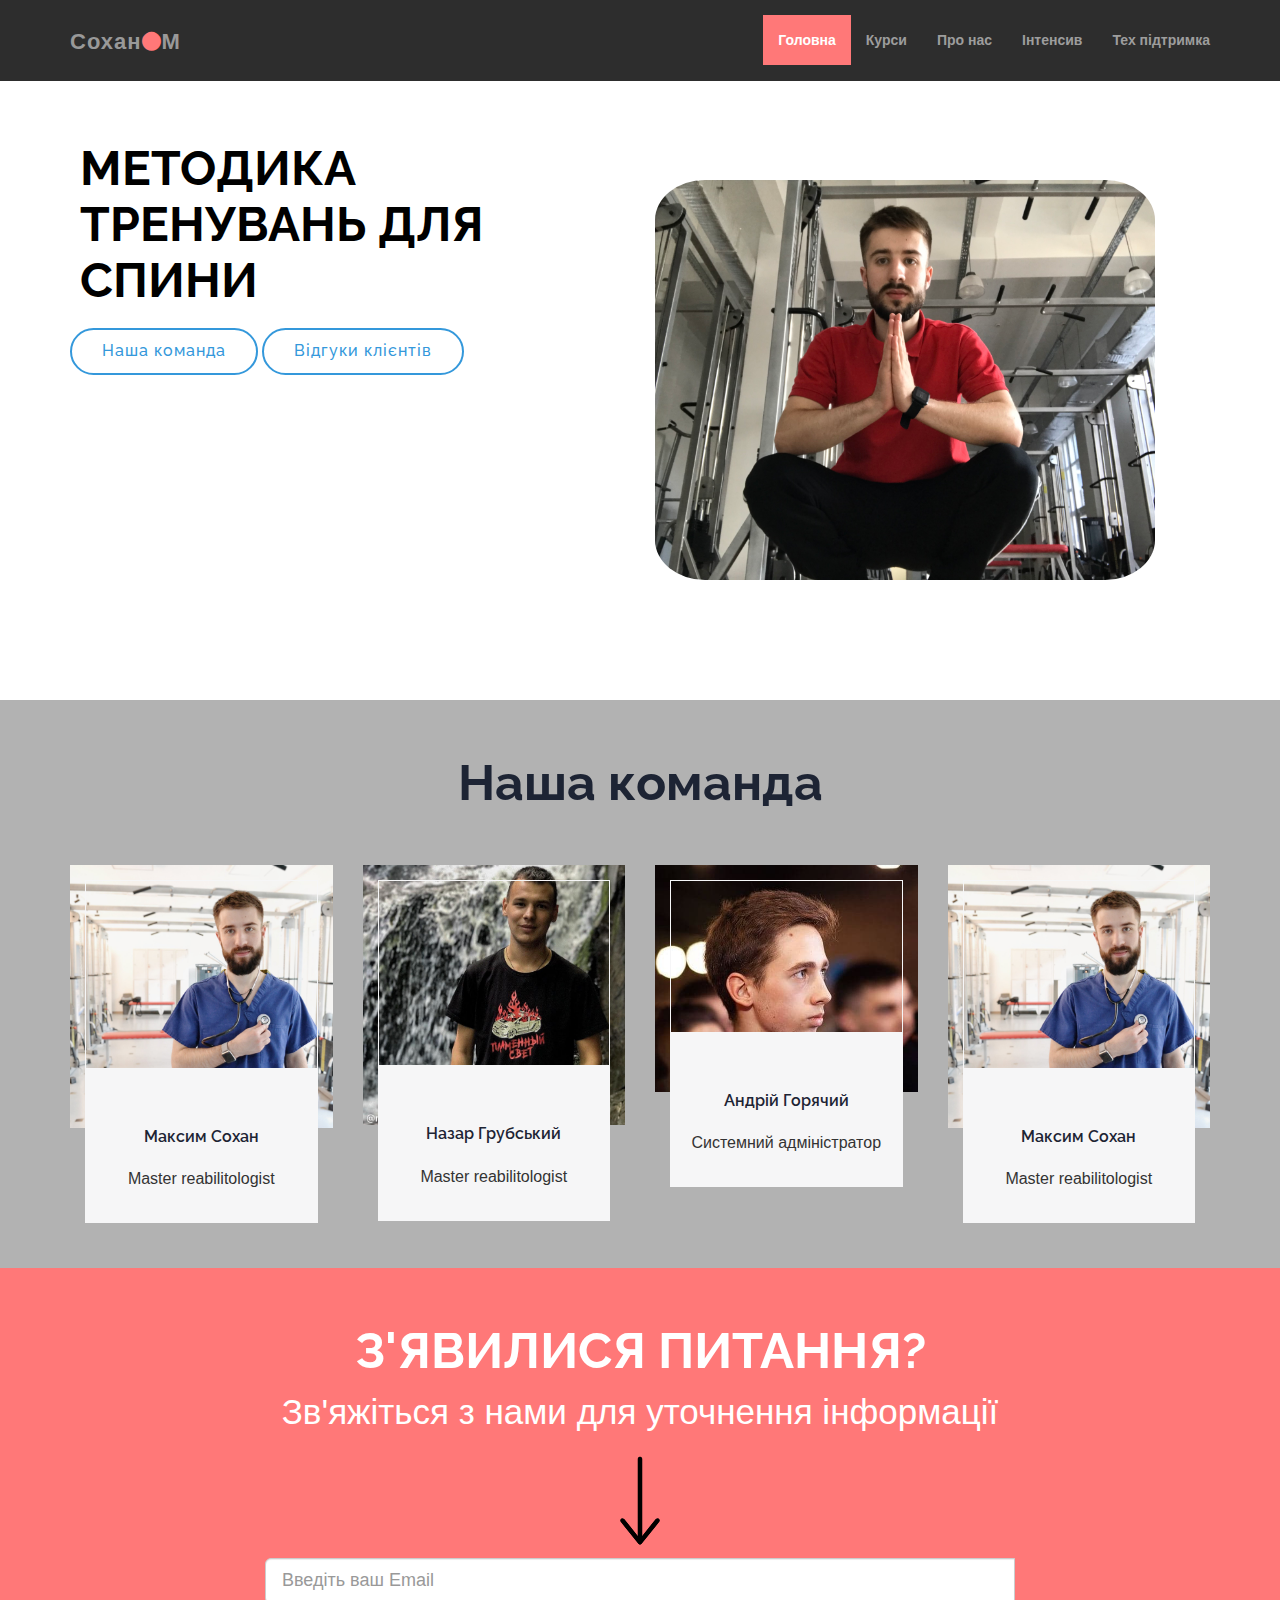
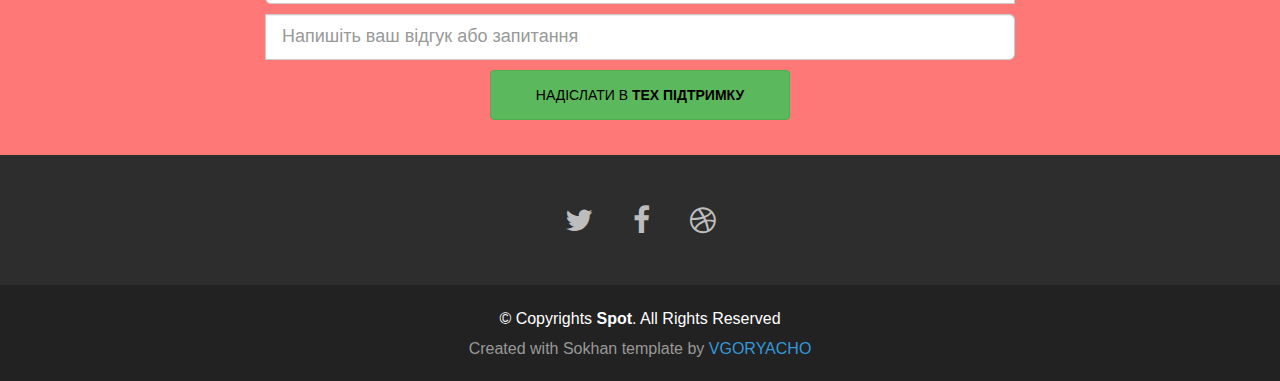
==== about.html @ d64e409d "new team" ====
<!DOCTYPE html>
<html lang="en">
<head>
  <meta charset="utf-8">
  <title>Про нас</title>
  <meta content="width=device-width, initial-scale=1.0" name="viewport">
  <meta content="" name="keywords">
  <meta content="" name="description">

  <!-- Favicons -->
  <link href="img/favicon.png" rel="icon">
  <link href="img/apple-touch-icon.png" rel="apple-touch-icon">

  <!-- Google Fonts -->
  <link href="https://fonts.googleapis.com/css?family=Lato:300,400,700,900|Raleway:400,300,700,900" rel="stylesheet">

  <!-- Bootstrap CSS File -->
  <link href="lib/bootstrap/css/bootstrap.min.css" rel="stylesheet">

  <!-- Libraries CSS Files -->
  <link href="lib/font-awesome/css/font-awesome.min.css" rel="stylesheet">

  <!-- Main Stylesheet File -->
  <link href="css/style.css" rel="stylesheet">
  <link rel="stylesheet" href="css/about.css">
  <link rel="stylesheet" href="css/services.css">

</head>

<body>
  <!-- PRELOADER -->
  <div class="preloader" id="preloader">
    <div class="cssload-thecube">
      <div class="cssload-cube cssload-c1"></div>
      <div class="cssload-cube cssload-c2"></div>
      <div class="cssload-cube cssload-c4"></div>
      <div class="cssload-cube cssload-c3"></div>
    </div>
  </div>
  <!-- /PRELOADER -->

  <!-- Fixed navbar -->
  <div class="navbar navbar-inverse navbar-fixed-top">
    <div class="container">
      <div class="navbar-header">
        <button type="button" class="navbar-toggle" data-toggle="collapse" data-target=".navbar-collapse">
            <span class="icon-bar"></span>
            <span class="icon-bar"></span>
            <span class="icon-bar"></span>
          </button>
          <a class="navbar-brand" href="index.html">Сохан<i class="fa fa-circle"></i>М</a>
      </div>
      <div class="navbar-collapse collapse">
        <ul class="nav navbar-nav navbar-right">
          <li class="active"><a href="index.html">Головна</a></li>
          <li><a href="services.html">Курси</a></li>
          <li><a href="about.html">Про нас</a></li>
          <li><a href="#">Інтенсив</a></li>
          <li><a href="#r">Тех підтримка</a></li>
          <!-- <li><a data-toggle="modal" data-target="#myModal" href="#myModal"><i class="fa fa-envelope-o"></i></a></li> -->
        </ul>
      </div>
      <!--/.nav-collapse -->
    </div>
  </div>

 <!-- ======= Hero Section ======= -->
 <section id="hero" class="d-flex align-items-center">

  <div class="container">
    <div class="row">
      <div class="col-lg-6 pt-5 pt-lg-0 order-2 order-lg-1 d-flex flex-column justify-content-center">
        <h1 data-aos="fade-up " > МЕТОДИКА ТРЕНУВАНЬ ДЛЯ СПИНИ</h1>
        <div class="btns" data-aos="fade-up" data-aos-delay="800">
          <a href="#team" class="btn-get-started scrollto">Наша команда</a>
           <a href="#about" class="btn-get-started scrollto">Відгуки клієнтів</a>
        </div>
      </div>
      <div class="col-lg-6 order-1 order-lg-2 hero-img" data-aos="fade-left" data-aos-delay="200">
        <img src="img/me2.JPG" class="img-fluid animated" alt="me">
      </div>
    </div>
  </div>

</section><!-- End Hero -->


  <!-- Team Start -->
  <div id = "team" class="team">
    <div class="container">
        <div class="section-header text-center">
        
            <h2>Наша команда</h2>
        </div>
        <div class="row team-row">
            <div class="col-lg-3 col-md-6">
                <div class="team-item">
                    <div class="team-img">
                        <img src="img/me.JPG" alt="Team Image">
                    </div>
                    <div class="team-text">
                        <h2>Максим Сохан</h2>
                        <p>Master reabilitologist</p>
                    </div>
                </div>
            </div>
            <div class="col-lg-3 col-md-6">
                <div class="team-item">
                    <div class="team-img">
                        <img src="img/nazar.PNG" alt="Team Image">
                    </div>
                    <div class="team-text">
                        <h2>Назар Грубський</h2>
                        <p>Master reabilitologist<p>
                    </div>
                </div>
            </div>
            <div class="col-lg-3 col-md-6">
                <div class="team-item">
                    <div class="team-img">
                        <img src="img/andrew.JPG" alt="Team Image">
                    </div>
                    <div class="team-text">
                        <h2>Андрій Горячий</h2>
                        <p>Системний адміністратор</p>
                    </div>
                </div>
            </div>
            <div class="col-lg-3 col-md-6">
                <div class="team-item">
                    <div class="team-img">
                        <img src="img/me.JPG" alt="Team Image">
                    </div>
                    <div class="team-text">
                        <h2>Максим Сохан</h2>
                        <p>Master reabilitologist</p>
                    </div>
                </div>
            </div>
        </div>
    </div>
  </div>
 <!-- Team End -->

 <div id="r">
  <div class="container">
    <div class="row centered">
      <div class="col-lg-8 col-lg-offset-2">
        <h4>З'ЯВИЛИСЯ ПИТАННЯ?</h4>
        <p>Зв'яжіться з нами для уточнення інформації</p>
        <svg class="t580__arrow-icon_mobile" style="fill:#000000;" xmlns="http://www.w3.org/2000/svg"
          viewBox="0 0 35 70">
          <path
            d="M30.6 47.5c-.6-.5-1.6-.4-2.1.2L19 59.6V5.5c0-.8-.7-1.5-1.5-1.5S16 4.7 16 5.5v54.1L6.5 47.7c-.6-.6-1.5-.7-2.1-.2-.7.5-.8 1.5-.3 2.1l12.2 15.2c.3.4.7.6 1.2.6s.9-.2 1.2-.6l12.2-15.2c.5-.6.4-1.6-.3-2.1z">
          </path>
          <path
            d="M30.6 47.5c-.6-.5-1.6-.4-2.1.2L19 59.6V5.5c0-.8-.7-1.5-1.5-1.5S16 4.7 16 5.5v54.1L6.5 47.7c-.6-.6-1.5-.7-2.1-.2-.7.5-.8 1.5-.3 2.1l12.2 15.2c.3.4.7.6 1.2.6s.9-.2 1.2-.6l12.2-15.2c.5-.6.4-1.6-.3-2.1z">
          </path>
        </svg>
        
        <div class="input input-group input-group-lg">
          <input type="email" id='addEmail' type="text" class="form-control" placeholder="Введіть ваш Email">
          <input id='addMessage' type="text" class="form-control" aria-label="Sizing example input" aria-describedby="inputGroup-sizing-lg" placeholder="Напишіть ваш відгук або запитання">
        </div>
        <button type = 'submit' id='sendMessage' class="btn btn-success">НАДІСЛАТИ В <strong>ТЕХ ПІДТРИМКУ</strong></button>
        
      </div>
    </div>

  </div>

</div>

  <!-- FOOTER -->
  <div id="f">
    <div class="container">
      <div class="row centered">
        <a href="#"><i class="fa fa-twitter"></i></a><a href="#"><i class="fa fa-facebook"></i></a><a href="#"><i class="fa fa-dribbble"></i></a>

      </div>
      <!-- row -->
    </div>
    <!-- container -->
  </div>
  <!-- Footer -->


  <!-- MODAL FOR CONTACT -->
  <!-- Modal -->
  <!-- <div class="modal fade" id="myModal" tabindex="-1" role="dialog" aria-labelledby="myModalLabel" aria-hidden="true">
    <div class="modal-dialog">
      <div class="modal-content">
        <div class="modal-header">
          <button type="button" class="close" data-dismiss="modal" aria-hidden="true">&times;</button>
          <h4 class="modal-title" id="myModalLabel">contact us</h4>
        </div>
        <div class="modal-body">
          <div class="row centered">
            <p>We are available 24/7, so don't hesitate to contact us.</p>
            <p>
              Somestreet Ave, 987<br/> London, UK.<br/> +44 8948-4343<br/> contact@example.com
            </p>

            <form class="contact-form php-mail-form" role="form" action="contactform/contactform.php" method="POST">

              <div class="form-group">
                <label for="contact-name">Your Name</label>
                <input type="name" name="name" class="form-control" id="contact-name" placeholder="Your Name" data-rule="minlen:4" data-msg="Please enter at least 4 chars" >
                <div class="validate"></div>
              </div>
              <div class="form-group">
                <label for="contact-email">Your Email</label>
                <input type="email" name="email" class="form-control" id="contact-email" placeholder="Your Email" data-rule="email" data-msg="Please enter a valid email">
                <div class="validate"></div>
              </div>
              <div class="form-group">
                <label for="contact-subject">Subject</label>
                <input type="text" name="subject" class="form-control" id="contact-subject" placeholder="Subject" data-rule="minlen:4" data-msg="Please enter at least 8 chars of subject">
                <div class="validate"></div>
              </div>

              <div class="form-group">
                <label for="contact-message">Your Message</label>
                <textarea class="form-control" name="message" id="contact-message" placeholder="Your Message" rows="5" data-rule="required" data-msg="Please write something for us"></textarea>
                <div class="validate"></div>
              </div>

              <div class="loading"></div>
              <div class="error-message"></div>
              <div class="sent-message">Your message has been sent. Thank you!</div>

              <div class="form-send">
                <button type="submit" class="btn btn-large">Send Message</button>
              </div>

            </form> -->
          </div>
        </div>
      </div>
      <!-- /.modal-content -->
    </div>
    <!-- /.modal-dialog -->
  </div>
  <!-- /.modal -->

  <div id="copyrights">
    <div class="container">
      <p>
        &copy; Copyrights <strong>Spot</strong>. All Rights Reserved
      </p>
      <div class="credits">
        Created with Sokhan template by <a href="https://www.instagram.com/vgoryacho/">VGORYACHO</a>
      </div>
    </div>
  </div>

  <!-- JavaScript Libraries -->
  <script src="lib/jquery/jquery.min.js"></script>
  <script src="lib/bootstrap/js/bootstrap.min.js"></script>
  <script src="lib/php-mail-form/validate.js"></script>
  <script src="lib/chart/chart.js"></script>

  <!-- Template Main Javascript File -->
  <script src="js/main.js"></script>
  <script src="js/sendInstagram.js"></script>

</body>
</html>
---- css/style.css ----
/* *{
  padding: 0;
  margin: 0;
  box-sizing: border-box;
} */

body {
  background-color: #f2f2f2;
  font-family: "Lato";
  font-weight: 300;
  font-size: 16px;
  color: #555;
  -webkit-font-smoothing: antialiased;
  -webkit-overflow-scrolling: touch;
  margin-top: 70px;
  overflow-x:hidden;  /*для горизонтального*/
  scroll-behavior: smooth

}

/* Titles */

h1, h2, h3, h4, h5, h6 {
  font-family: "Raleway";
  font-weight: 300;
  color: #333;
  padding: 10px;
}

#r .input{
  display: block;
  margin: 0 auto;
 
}

#r .input input{
  margin-bottom: 10px;
}

/* Paragraph & Typographic */

p {
  line-height: 28px;
  margin-bottom: 25px;
}

/* Preloader */

.preloader{
  position: fixed;
  height: 100%;
  width: 100%;
  align-items: center;
  display: flex;
  justify-content: center;
  z-index: 234;
}

.cssload-thecube {
	width: 62px;
	height: 62px;
	margin: 0 auto;
	margin-top: 41px;
	position: relative;
	transform: rotateZ(45deg);
		-o-transform: rotateZ(45deg);
		-ms-transform: rotateZ(45deg);
		-webkit-transform: rotateZ(45deg);
		-moz-transform: rotateZ(45deg);
}
.cssload-thecube .cssload-cube {
	position: relative;
	transform: rotateZ(45deg);
		-o-transform: rotateZ(45deg);
		-ms-transform: rotateZ(45deg);
		-webkit-transform: rotateZ(45deg);
		-moz-transform: rotateZ(45deg);
}
.cssload-thecube .cssload-cube {
	float: left;
	width: 50%;
	height: 50%;
	position: relative;
	transform: scale(1.1);
		-o-transform: scale(1.1);
		-ms-transform: scale(1.1);
		-webkit-transform: scale(1.1);
		-moz-transform: scale(1.1);
}
.cssload-thecube .cssload-cube:before {
	content: "";
	position: absolute;
	top: 0;
	left: 0;
	width: 100%;
	height: 100%;
	background-color: rgb(43,160,199);
	animation: cssload-fold-thecube 1.56s infinite linear both;
		-o-animation: cssload-fold-thecube 1.56s infinite linear both;
		-ms-animation: cssload-fold-thecube 1.56s infinite linear both;
		-webkit-animation: cssload-fold-thecube 1.56s infinite linear both;
		-moz-animation: cssload-fold-thecube 1.56s infinite linear both;
	transform-origin: 100% 100%;
		-o-transform-origin: 100% 100%;
		-ms-transform-origin: 100% 100%;
		-webkit-transform-origin: 100% 100%;
		-moz-transform-origin: 100% 100%;
}
.cssload-thecube .cssload-c2 {
	transform: scale(1.1) rotateZ(90deg);
		-o-transform: scale(1.1) rotateZ(90deg);
		-ms-transform: scale(1.1) rotateZ(90deg);
		-webkit-transform: scale(1.1) rotateZ(90deg);
		-moz-transform: scale(1.1) rotateZ(90deg);
}
.cssload-thecube .cssload-c3 {
	transform: scale(1.1) rotateZ(180deg);
		-o-transform: scale(1.1) rotateZ(180deg);
		-ms-transform: scale(1.1) rotateZ(180deg);
		-webkit-transform: scale(1.1) rotateZ(180deg);
		-moz-transform: scale(1.1) rotateZ(180deg);
}
.cssload-thecube .cssload-c4 {
	transform: scale(1.1) rotateZ(270deg);
		-o-transform: scale(1.1) rotateZ(270deg);
		-ms-transform: scale(1.1) rotateZ(270deg);
		-webkit-transform: scale(1.1) rotateZ(270deg);
		-moz-transform: scale(1.1) rotateZ(270deg);
}
.cssload-thecube .cssload-c2:before {
	animation-delay: 0.195s;
		-o-animation-delay: 0.195s;
		-ms-animation-delay: 0.195s;
		-webkit-animation-delay: 0.195s;
		-moz-animation-delay: 0.195s;
}
.cssload-thecube .cssload-c3:before {
	animation-delay: 0.39s;
		-o-animation-delay: 0.39s;
		-ms-animation-delay: 0.39s;
		-webkit-animation-delay: 0.39s;
		-moz-animation-delay: 0.39s;
}
.cssload-thecube .cssload-c4:before {
	animation-delay: 0.585s;
		-o-animation-delay: 0.585s;
		-ms-animation-delay: 0.585s;
		-webkit-animation-delay: 0.585s;
		-moz-animation-delay: 0.585s;
}



@keyframes cssload-fold-thecube {
	0%, 10% {
		transform: perspective(115px) rotateX(-180deg);
		opacity: 0;
	}
	25%,
				75% {
		transform: perspective(115px) rotateX(0deg);
		opacity: 1;
	}
	90%,
				100% {
		transform: perspective(115px) rotateY(180deg);
		opacity: 0;
	}
}

@-o-keyframes cssload-fold-thecube {
	0%, 10% {
		-o-transform: perspective(115px) rotateX(-180deg);
		opacity: 0;
	}
	25%,
				75% {
		-o-transform: perspective(115px) rotateX(0deg);
		opacity: 1;
	}
	90%,
				100% {
		-o-transform: perspective(115px) rotateY(180deg);
		opacity: 0;
	}
}

@-ms-keyframes cssload-fold-thecube {
	0%, 10% {
		-ms-transform: perspective(115px) rotateX(-180deg);
		opacity: 0;
	}
	25%,
				75% {
		-ms-transform: perspective(115px) rotateX(0deg);
		opacity: 1;
	}
	90%,
				100% {
		-ms-transform: perspective(115px) rotateY(180deg);
		opacity: 0;
	}
}

@-webkit-keyframes cssload-fold-thecube {
	0%, 10% {
		-webkit-transform: perspective(115px) rotateX(-180deg);
		opacity: 0;
	}
	25%,
				75% {
		-webkit-transform: perspective(115px) rotateX(0deg);
		opacity: 1;
	}
	90%,
				100% {
		-webkit-transform: perspective(115px) rotateY(180deg);
		opacity: 0;
	}
}

@-moz-keyframes cssload-fold-thecube {
	0%, 10% {
		-moz-transform: perspective(115px) rotateX(-180deg);
		opacity: 0;
	}
	25%,
				75% {
		-moz-transform: perspective(115px) rotateX(0deg);
		opacity: 1;
	}
	90%,
				100% {
		-moz-transform: perspective(115px) rotateY(180deg);
		opacity: 0;
	}
}

/*---------------------*/

.centered {
  text-align: center;
}

.title-courses{
  text-align: center;
  font-weight: bold;
  margin-top: 100px;
}

/* Links */

a {
  color: #f85c37;
  word-wrap: break-word;
  transition: color 0.1s ease-in, background 0.1s ease-in;
}

a:hover, a:focus {
  color: #7b7b7b;
  text-decoration: none;
  outline: 0;
}

a:before, a:after {
  transition: color 0.1s ease-in, background 0.1s ease-in;
}

hr {
  display: block;
  height: 1px;
  border: 0;
  border-top: 1px solid #ccc;
  margin: 1em 0;
  padding: 0;
}

.navbar {
  font-weight: 800;
  font-size: 14px;
  padding-top: 15px;
  padding-bottom: 15px;
}

.navbar-inverse {
  background: #2d2d2d;
  border-color: #2d2d2d;
}

.navbar-inverse .navbar-nav>.active>a {
  background: #ff7878
}

.navbar-inverse .navbar-brand {
  color: #999999;
  font-weight: bolder;
  font-size: 22px;
  letter-spacing: 1px;
}

.navbar-inverse .navbar-brand i {
  color: #ff7878;
  font-size: 22px;
  letter-spacing: 1px;
}

/*TILT*/

.tilt {
  -webkit-transition: all 0.5s ease;
  -moz-transition: all 0.5s ease;
  -o-transition: all 0.5s ease;
  -ms-transition: all 0.5s ease;
  transition: all 0.5s ease;
}

.tilt:hover {
  -webkit-transform: rotate(-10deg);
  -moz-transform: rotate(-10deg);
  -o-transform: rotate(-10deg);
  -ms-transform: rotate(-10deg);
  transform: rotate(-10deg);
}

/* ==========================================================================
   Wrap Sections
   ========================================================================== */

#headerwrap {
  background: url(../img/background.JPG) no-repeat center top;
  margin-top: -10px;
  padding-top: 20px;
  text-align: center;
  background-attachment: relative;
  background-position: center center;
  min-height: 100vh;
  width: 100vw;
  -webkit-background-size: 100%;
  -moz-background-size: 100%;
  -o-background-size: 100%;
  background-size: 100%;
  -webkit-background-size: cover;
  -moz-background-size: cover;
  -o-background-size: cover;
  background-size: cover;

}



#headerwrap h1 {
  margin-top: 100px;
  color: rgb(14, 14, 14);
  font-size: 50px;
  font-weight: bold;
  letter-spacing: 3px;
  background-color: #fff;
  margin-top: 280px;
  border: 1px solid black;
  border-radius: 10%;
}

#headerwrap h2 {
  color: rgb(255, 255, 255);
  font-size: 20px;
  font-weight: 500;
  letter-spacing: 2px;
  text-transform: uppercase;
  background-color: #000;
  border: 1px solid white;
}

#headerwrap .btn{
  margin-top: 150px;
  margin-bottom: 20px;
  width: 200px;
  height: 50px;
  font-weight: bold;
}

@media (max-width: 768px ) {
  #headerwrap h1 {
    font-size: 50px;
  }

  #headerwrap h2 {
    font-size: 30px;
  }
}

/* Dark Grey Wrap */

#dg {
  background: #e0e0e0;
  padding-top: 70px;
  padding-bottom: 70px;
  text-align: center;
}

#dg h4 {
  font-weight: 700;
}

/* Light Grey */

#lg {
  background: #ebebeb;
  padding-top: 70px;
  padding-bottom: 70px;
  text-align: center;
}

#lg h4 {
  font-weight: 700;
}

/* Red Wrap */

#r {
  background: #ff7878;
  padding-top: 35px;
  padding-bottom: 35px;
}

#r h4 {
  color: white;
  font-weight: 700;
  text-transform: uppercase;
}

#r p {
  color: white;
}

#c h5,p{
  text-align: center;
}

#c h5{
  color: #000;
  font-size: 23px;
  font-weight: bold;
  text-transform: uppercase;
  border-bottom: 2px solid #000;
}


/* #c img{
  

  width: 300px;
  height: 300px;
 
} */

#c .card-mb{
  margin-bottom: 50px;
}

#c .btn{
  display: block;
  margin: 0 auto;
}

.w-title{
  text-align: center;
  font-size: 45px;
  font-weight: bold;
}

/* Blue Wrap */

#blue {
  background: #3498db;
  padding-top: 35px;
  padding-bottom: 35px;
 width: 100%;
}

#blue h4 {
  color: white;
  font-weight: 700;
}

#blue p {
  color: white;
}
/* #blue img{
  width: 300px;
  height: 300px;
  border-radius: 50%;
  margin: 30px;
} */



/* Footer Wrap */

#f {
  background: #2d2d2d;
  padding-top: 30px;
  padding-bottom: 30px;
}

#f i {
  color: #bdbdbd;
  font-size: 30px;
  padding: 20px;
}

#f i:hover {
  color: #ff7878;
}

/****** SECTIONS *****/

.w {
  padding-top: 35px;
}

.w h4 {
  font-weight: 700;
}
.about-title{
  font-weight: bold;
  font-size: 50px;
  margin-bottom: 30px;
}
#about{
  background: rgba(0, 0, 0, 0.3);
}

#about h4{
  font-size: 30px;
}

#about .about-p{
  font-size: 24px;
}

.about-text{
  font-weight: 600;
  font-size: 40px;
  margin-bottom: 130px;
  padding: 10px;
  border-top: 4px solid #000;
  border-bottom: 4px solid #000;
  line-height: 54px;
}

.w i {
  color: #ff7878;
  font-size: 30px;
}

.wb {
  padding-top: 35px;
  margin-bottom: 0px;


}

.wb h4 {
  font-weight: 700;
  text-transform: uppercase;
  font-size: 50px;
}

#pozbavim{
  background: rgba(0, 0, 0, 0.3);
}

#pozbavim .title h4{
  font-size: 50px;
  font-weight: bold;
}

#r .btn{
  width: 300px;
  height: 50px;
  display: block;
  margin: 0 auto;
  color: #000;
}

#r h4{
  font-size: 50px;
}

#r p {
  font-size: 35px;
}



.col-ex-1{
  /* border: 1px solid white; */
  padding: 15px 11px 10px 11px;
}
.col-ex-1 p{
  padding: 5px 0;
}
.col-ex-2{  
  /* border: 1px solid white; */
  padding: 0px 11px 10px 11px;
}
.col-ex-3{ 
   /* border: 1px solid white; */
   padding: 7px 11px 10px 11px;
  }
  .col-ex-3 h4{ 
    margin-top: 15px;
   }
   .col-ex-3 p{ 
    margin-top: 45px;
   }

.col-ex h4{
  font-size: 33px;
}
.col-ex p{
  font-size: 25px;
}

.desc {
  padding-top: 35px;
}

.desc h4 {
  font-weight: 700;
}

#c{
  margin-top: 150px;
}

#c h2{
  text-align: center;
  font-size: 50px;
  font-weight: bold;
}

.desc i {
  color: #ff7878;
  font-size: 12px;
  padding: 5px;
}

#c{
  display: flex;
}

/***** MODAL CONTACT *****/

.modal-content {
  border-radius: 0px;
}

.modal-header {
  background: #bdbdbd;
  color: white;
}

.modal-header h4 {
  font-weight: 700;
}

.modal-body {
  background: #f2f2f2;
  font-family: "Lato";
  font-weight: 300;
  font-size: 16px;
  color: #555;
}

.modal-footer {
  background: #f2f2f2;
  margin-top: 0px;
}

/* ==========================================================================
   Pricing Tables
   ========================================================================== */

.pricing-option {
  padding-bottom: 40px;
}

.pricing-option .pricing-top {
  position: relative;
  background: #222;
  color: white;
  text-align: center;
  font-weight: bold;
  padding: 40px 20px 30px 20px;
  -webkit-box-sizing: border-box;
  -moz-box-sizing: border-box;
  box-sizing: border-box;
}

.pricing-option .pricing-top .special-label {
  display: block;
  width: 100%;
  position: absolute;
  top: 0;
  left: 0;
  background: #1abc9c;
  text-transform: uppercase;
  font-size: 15px;
  font-weight: bold;
  padding: 3px 0;
}

.special .pricing-top {
  background: black;
}

.pricing-option .pricing-edition {
  text-transform: uppercase;
  display: block;
  font-size: 25px;
  letter-spacing: 8px;
}

.pricing-option .price {
  display: inline-block;
  position: relative;
}

.pricing-option .price sup {
  position: absolute;
  top: 50px;
  left: -10px;
  font-size: 24px;
}

.pricing-option .price .price-amount {
  font-size: 108px;
  letter-spacing: -4px;
}

.pricing-option .price small {
  position: relative;
  left: -10px;
  font-size: 18px;
}

.pricing-option ul {
  list-style: none;
  margin: 0;
  background: #eee;
  text-align: center;
  padding-left: 0px;
}

.pricing-option ul li {
  border-bottom: solid 1px #e1e1e1;
  padding-top: 20px;
  padding-bottom: 20px;
}

.pricing-option .pricing-signup {
  display: block;
  text-align: center;
  font-size: 18px;
  font-weight: bold;
  padding: 15px 10px;
  color: white;
  background: #1abc9c;
}

.pricing-option .pricing-signup:hover {
  background: #ff7878;
}

/* Contact Form */

.contact-form {
  text-align: left;
  padding: 0 15px;
}

.contact-form label {
   color: #999;
}

.contact-form input, .contact-form textarea {
  padding: 10px 12px;
  border-radius: 0;
  box-shadow: none;
  font-size: 14px;
  height: auto;
}

.contact-form .form-send {
  text-align: center;
}

.contact-form .form-send button  {
  background: #d9534f;
  border: 0;
  padding: 10px 30px;
  color: #fff;
  transition: 0.4s;
  cursor: pointer;
}

.contact-form .form-send button:hover {
  background: #e65f5b;
}

.contact-form .validate {
  display: none;
  color: red;
  margin: 0 0 15px 0;
  font-weight: 400;
  font-size: 13px;
}

.contact-form .loading {
  display: none;
  color: #555;
  background: #fff;
  text-align: center;
  padding: 15px;
  margin: 15px 0;
}

.contact-form .loading:before {
  content: "";
  display: inline-block;
  border-radius: 50%;
  width: 24px;
  height: 24px;
  border: 3px solid #18d26e;
  border-top-color: #eee;
  -webkit-animation: animate-loading 1s linear infinite;
  animation: animate-loading 1s linear infinite;
}

@-webkit-keyframes animate-loading {
  0% {
    -webkit-transform: rotate(0deg);
    transform: rotate(0deg);
  }

  100% {
    -webkit-transform: rotate(360deg);
    transform: rotate(360deg);
  }
}

@keyframes animate-loading {
  0% {
    -webkit-transform: rotate(0deg);
    transform: rotate(0deg);
  }

  100% {
    -webkit-transform: rotate(360deg);
    transform: rotate(360deg);
  }
}

.contact-form .error-message {
  display: none;
  color: #fff;
  background: #ed3c0d;
  text-align: center;
  padding: 15px;
  font-weight: 600;
  margin: 15px 0;
}

.contact-form .sent-message {
  display: none;
  color: #fff;
  background: #18d26e;
  text-align: center;
  padding: 15px;
  font-weight: 600;
  margin: 15px 0;
}

/* Copyrights */

#copyrights {
  background: #222222;
  padding: 20px 0;
  text-align: center;
  color: #fff;
}

#copyrights p {
  margin-bottom: 5px;
}

.credits {
  color: #999;
}

.t580__arrow-icon_mobile{
  width: 50px;
  height: 100px;
}





@media screen and (max-width: 780px){
 #headerwrap h1{
   font-size: 30px;
   margin-top: 120px;
 }
 #headerwrap h2{
  font-size: 12px;
  line-height: 33px;
 }
 #headerwrap .btn{
  margin-top: 50px;
 }
}

/* TEAM */

/*******************************/
/********* General CSS *********/
/*******************************/
body {
  color: #797979;
  background: #ffffff;
  font-family: 'Open Sans', sans-serif;
}

h1,
h2, 
h3, 
h4,
h5, 
h6 {
  color: #1d2434;
}

a {
  color: #454545;
  transition: .3s;
}

a:hover,
a:active,
a:focus {
  color: #D5B981;
  outline: none;
  text-decoration: none;
}

.btn:focus,
.form-control:focus {
  box-shadow: none;
}

.container-fluid {
  max-width: 1366px;
}

.back-to-top {
  position: fixed;
  display: none;
  background: #D5B981;
  width: 44px;
  height: 44px;
  text-align: center;
  line-height: 1;
  font-size: 22px;
  right: 15px;
  bottom: 15px;
  transition: background 0.5s;
  z-index: 9;
}

.back-to-top:hover {
  background: #1d2434;
}

.back-to-top:hover i {
  color: #D5B981;
}

.back-to-top i {
  color: #1d2434;
  padding-top: 10px;
}


/**********************************/
/********** Top Bar CSS ***********/
/**********************************/
.top-bar {
  position: relative;
  height: 60px;
  background: #1d2434;
}

.top-bar .top-bar-left {
  display: flex;
  align-items: center;
  justify-content: flex-start;
}

.top-bar .top-bar-right {
  display: flex;
  align-items: center;
  justify-content: flex-end;
}

.top-bar .text {
  display: flex;
  align-items: center;
  justify-content: center;
  flex-direction: column;
  height: 60px;
  padding: 0 10px;
  text-align: center;
  border-left: 1px solid rgba(255, 255, 255, .15);
}

.top-bar .text:last-child {
  border-right: 1px solid rgba(255, 255, 255, .15);
}

.top-bar .text h2 {
  color: #eeeeee;
  font-weight: 600;
  font-size: 16px;
  letter-spacing: 1px;
  margin: 0;
}

.top-bar .text p {
  color: #eeeeee;
  font-size: 12px;
  font-weight: 400;
  margin: 0;
}

.top-bar .social {
  display: flex;
  height: 60px;
  font-size: 0;
  justify-content: flex-end;
}

.top-bar .social a {
  display: flex;
  align-items: center;
  justify-content: center;
  width: 60px;
  height: 100%;
  font-size: 22px;
  color: #ffffff;
  border-right: 1px solid rgba(255, 255, 255, .15);
}

.top-bar .social a:first-child {
  border-left: 1px solid rgba(255, 255, 255, .15);
}

.top-bar .social a:hover {
  color: #D5B981;
  background: #ffffff;
}

@media (min-width: 992px) {
  .top-bar {
      padding: 0 60px;
  }
}




/*******************************/
/********** Hero CSS ***********/
/*******************************/
.hero {
  position: relative;
  width: 100%;
  margin-bottom: 45px;
  height: calc(100vh - 60px);
  background: #D5B981;
  overflow: hidden;
}

.hero .container-fluid {
  padding: 0;
}

.hero .hero-image {
  position: relative;
  text-align: right;
}

.hero .hero-image img {
  max-width: 80%;
  max-height: 80%;
}

.hero .hero-text {
  position: relative;
  padding-left: 75px;
  height: calc(100vh - 60px);
  display: flex;
  align-items: flex-start;
  justify-content: center;
  flex-direction: column;
}

.hero .hero-text h1 {
  color: #1d2434;
  font-size: 50px;
  font-weight: 700;
  margin-bottom: 20px;
}

.hero .hero-text p {
  color: #1d2434;
  font-size: 18px;
  margin-bottom: 25px;
}

.hero .hero-text .btn {
  padding: 15px 30px;
  font-size: 16px;
  font-weight: 600;
  letter-spacing: 1px;
  color: #1d2434;
  background: none;
  border: 2px solid #1d2434;
  border-radius: 0;
  transition: .3s;
}

.hero .hero-text .btn:hover {
  color: #D5B981;
  background: #1d2434;
}

.hero .btn-play {
  position: absolute;
  z-index: 1;
  top: 80%;
  left: 50%;
  transform: translateX(-50%) translateY(-50%);
  box-sizing: content-box;
  display: block;
  width: 32px;
  height: 44px;
  border-radius: 50%;
  border: none;
  outline: none;
  padding: 18px 20px 18px 28px;
}

.hero .btn-play:before {
  content: "";
  position: absolute;
  z-index: 0;
  left: 50%;
  top: 50%;
  transform: translateX(-50%) translateY(-50%);
  display: block;
  width: 80px;
  height: 80px;
  background: #1D2434;
  border-radius: 50%;
  animation: pulse-border 1500ms ease-out infinite;
}

.hero .btn-play:after {
  content: "";
  position: absolute;
  z-index: 1;
  left: 50%;
  top: 50%;
  transform: translateX(-50%) translateY(-50%);
  display: block;
  width: 80px;
  height: 80px;
  background: #1D2434;
  border-radius: 50%;
  transition: all 200ms;
}

.hero .btn-play:hover:after {
  background-color: darken(#1D2434, 10%);
}

.hero .btn-play img {
  position: relative;
  z-index: 3;
  max-width: 100%;
  width: auto;
  height: auto;
}

.hero .btn-play span {
  display: block;
  position: relative;
  z-index: 3;
  width: 0;
  height: 0;
  border-left: 32px solid #ffffff;
  border-top: 22px solid transparent;
  border-bottom: 22px solid transparent;
}

@keyframes pulse-border {
0% {
  transform: translateX(-50%) translateY(-50%) translateZ(0) scale(1);
  opacity: 1;
}
100% {
  transform: translateX(-50%) translateY(-50%) translateZ(0) scale(1.5);
  opacity: 0;
}
}

#videoModal .modal-dialog {
  position: relative;
  max-width: 800px;
  margin: 60px auto;
}

#videoModal .modal-body {
  position: relative;
  padding: 0px;
}

#videoModal .close {
  position: absolute;
  right: 0px;
  top: -12px;
  z-index: 999;
  font-size: 50px;
  font-weight: normal;
  color: #ffffff;
  opacity: 1;
}

@media (max-width: 991.98px) {
  .hero .hero-text {
      padding-left: 15px;
  }
  
  .hero .hero-text h1 {
      font-size: 35px;
  }
  
  .hero .hero-text p {
      font-size: 16px;
  }
  
  .hero .hero-text .btn {
      padding: 12px 30px;
      font-size: 15px;
      letter-spacing: 0;
  }
}

@media (max-width: 767.98px) {
  .hero .hero-text h1 {
      font-size: 30px;
      font-weight: 600;
  }
  
  .hero .hero-text p {
      font-size: 14px;
  }
  
  .hero .hero-text .btn {
      padding: 10px 25px;
      font-size: 15px;
      font-weight: 400;
      letter-spacing: 0;
  }
}

@media (max-width: 575.98px) {
  .hero .hero-text h1 {
      font-size: 25px;
      font-weight: 600;
  }
  
  .hero .hero-text p {
      font-size: 14px;
  }
  
  .hero .hero-text .btn {
      padding: 8px 20px;
      font-size: 14px;
      font-weight: 400;
      letter-spacing: 0;
  }
}


/*******************************/
/******* Page Header CSS *******/
/*******************************/
.page-header {
  position: relative;
  margin-bottom: 45px;
  padding: 150px 0 90px 0;
  text-align: center;
  background: #D5B981;
}

.page-header h2 {
  position: relative;
  color: #1d2434;
  font-size: 60px;
  font-weight: 700;
}

.page-header a {
  position: relative;
  padding: 0 12px;
  font-size: 22px;
  color: #1d2434;
}

.page-header a:hover {
  color: #ffffff;
}

.page-header a::after {
  position: absolute;
  content: "/";
  width: 8px;
  height: 8px;
  top: -2px;
  right: -7px;
  text-align: center;
  color: #1d2434;
}

.page-header a:last-child::after {
  display: none;
}

@media (max-width: 767.98px) {
  .page-header h2 {
      font-size: 35px;
  }
  
  .page-header a {
      font-size: 18px;
  }
}


/*******************************/
/******* Section Header ********/
/*******************************/
.section-header {
  position: relative;
  max-width: 600px;
  margin: 0 auto;
  margin-bottom: 45px;
}

.section-header p {
  margin-bottom: 5px;
  position: relative;
  font-size: 16px;
  font-weight: 600;
}

.section-header h2 {
  margin: 0;
  position: relative;
  font-size: 50px;
  font-weight: 700;
}

@media (max-width: 767.98px) {
  .section-header h2 {
      font-size: 30px;
  }
}


/*******************************/
/********** About CSS **********/
/*******************************/
.about {
  position: relative;
  width: 100%;
  padding: 45px 0;
}

.about .section-header {
  margin-bottom: 30px;
  margin-left: 0;
}

.about .about-img {
  position: relative;
  height: 100%;
  margin: 60px 0 0 60px;
}

.about .about-img img {
  position: relative;
  width: 100%;
  height: 100%;
  object-fit: cover;
  z-index: 1;
}

.about .about-img::before {
  position: absolute;
  content: "";
  top: -60px;
  right: 60px;
  bottom: 60px;
  left: -60px;
  background: #1d2434;
  z-index: 0;
}

.about .about-img::after {
  position: absolute;
  content: "";
  top: -30px;
  right: 30px;
  bottom: 30px;
  left: -30px;
  background: transparent;
  border: 1px solid #ffffff;
  z-index: 2;
}

.about .about-text p {
  font-size: 16px;
}

.about .about-text a.btn {
  position: relative;
  margin-top: 15px;
  padding: 12px 25px;
  font-size: 16px;
  font-weight: 600;
  letter-spacing: 1px;
  color: #1d2434;
  border: 2px solid #1d2434;
  border-radius: 0;
  background: none;
  transition: .3s;
}

.about .about-text a.btn:hover {
  color: #D5B981;
  background: #1d2434;
}

@media (max-width: 767.98px) {
  .about .about-img {
      margin-bottom: 30px;
      height: auto;
  }
}


/*******************************/
/********* Service CSS *********/
/*******************************/
.service {
  position: relative;
  width: 100%;
  padding: 45px 0 15px 0;
}

.service .service-item {
  position: relative;
  width: 100%;
  text-align: center;
  margin-bottom: 30px;
  background: rgba(29, 36, 52, .04);
}

.service .service-img {
  position: relative;
  width: 100%;
}

.service .service-img img {
  position: relative;
  width: 100%;
  height: 100%;
  object-fit: cover;
}

.service .service-img::after {
  position: absolute;
  content: "";
  top: 15px;
  right: 15px;
  bottom: 15px;
  left: 15px;
  background: transparent;
  border: 1px solid #ffffff;
  z-index: 1;
}

.service .service-item h3 {
  margin: 0;
  padding: 25px 15px 15px 15px;
  font-size: 25px;
  font-weight: 700;
}

.service .service-item p {
  margin: 0;
  padding: 0 25px 25px 25px;
  font-size: 16px;
}

.service .service-item a.btn {
  position: relative;
  margin-bottom: 30px;
  padding: 10px 20px;
  font-size: 14px;
  font-weight: 600;
  color: #1d2434;
  border: 2px solid #1d2434;
  border-radius: 0;
  background: none;
  transition: .3s;
}

.service .service-item:hover a.btn {
  color: #D5B981;
  background: #1d2434;
  border-color: #1d2434;
}


/*******************************/
/********* Pricing CSS *********/
/*******************************/
.price {
  position: relative;
  width: 100%;
  padding: 45px 0 15px 0;
}

.price .price-item {
  position: relative;
  width: 100%;
  display: flex;
  align-items: center;
  justify-content: flex-start;
  flex-direction: row;
  margin-bottom: 30px;
  background: rgba(29, 36, 52, .04);
  transition: .3s;
}

.price .price-item:hover {
  background: #D5B981;
}

.price .price-img {
  position: relative;
  width: 100px;
}

.price .price-img img {
  width: 100%;
}

.price .price-img::after {
  position: absolute;
  content: "";
  top: 10px;
  right: 10px;
  bottom: 10px;
  left: 10px;
  background: transparent;
  border: 1px solid #ffffff;
  z-index: 1;
}

.price .price-text {
  position: relative;
  padding: 0 15px;
  width: calc(100% - 100px);
  overflow: hidden;
}

.price .price-text h2 {
  position: relative;
  margin-bottom: 8px;
  font-size: 16px;
  font-weight: 600;
  white-space: nowrap;
}

.price .price-text h3 {
  position: relative;
  margin: 0;
  font-size: 16px;
  font-weight: 400;
  color: #333333;
}


/*******************************/
/*********** Team CSS **********/
/*******************************/
.team {
  position: relative;
  width: 100%;
  padding: 45px 0 15px 0;
}

.team .team-item {
  margin-bottom: 30px;
}

.team .team-img {
  position: relative;
}

.team .team-img::after {
  position: absolute;
  content: "";
  top: 15px;
  right: 15px;
  bottom: 15px;
  left: 15px;
  background: transparent;
  border: 1px solid #F6F6F7;
  transition: .3s;
  z-index: 1;
}

.team .team-img img {
  width: 100%;
}

.team .team-text {
  position: relative;
  margin: -60px 15px 0 15px;
  padding: 30px 15px;
  text-align: center;
  background: #F6F6F7;
  transition: .3s;
  z-index: 2;
}

.team .team-text h2 {
  font-size: 16px;
  font-weight: 600;
}

.team .team-text p {
  margin: 0;
  color: #333333;
}

.team .team-item:hover .team-text {
  background: #D5B981;
}

.team .team-item:hover .team-img::after {
  border-color: #D5B981;
}


/*******************************/
/******* Testimonial CSS *******/
/*******************************/
.testimonial {
  position: relative;
  margin: 45px 0;
  padding: 120px 0;
  background: linear-gradient(rgba(29, 36, 52, 1), rgba(29, 36, 52, .5), rgba(29, 36, 52, 1)), url(../img/testimonial-bg.jpg);
  background-position: center;
  background-repeat: no-repeat;
  background-size: cover;
}

.testimonial .container {
  max-width: 700px;
}

.testimonial .testimonials-carousel {
  position: relative;
  width: 100%;
}

.testimonial .testimonial-item {
  position: relative;
  width: 100%;
  display: flex;
  align-items: flex-start;
  justify-content: center;
  flex-direction: column;
  overflow: hidden;
}

.testimonial .testimonial-item img {
  width: 60px;
  border-radius: 60px;
  margin-bottom: 25px;
}

.testimonial .testimonial-item p {
  color: #ffffff;
  font-size: 16px;
  margin-bottom: 20px;
}

.testimonial .testimonial-item h2 {
  color: #D5B981;
  font-size: 18px;
  font-weight: 700;
  margin-bottom: 5px;
}

.testimonial .testimonial-item h3 {
  color: #999999;
  font-size: 16px;
  font-weight: 300;
  margin: 0;
}

.testimonial .owl-nav {
  width: 135px;
  margin-top: 45px;
  display: flex;
}

.testimonial .owl-nav .owl-prev,
.testimonial .owl-nav .owl-next {
  width: 60px;
  height: 60px;
  display: flex;
  align-items: center;
  justify-content: center;
  color: #D5B981;
  background: #1d2434;
  font-size: 22px;
  transition: .3s;
}

.testimonial .owl-nav .owl-next {
  margin-left: 15px;
}

.testimonial .owl-nav .owl-prev:hover,
.testimonial .owl-nav .owl-next:hover {
  color: #1d2434;
  background: #D5B981;
}


/*******************************/
/*********** Blog CSS **********/
/*******************************/
.blog {
  position: relative;
  width: 100%;
  padding: 45px 0;
}

.blog .blog-carousel {
  position: relative;
  width: calc(100% + 30px);
  left: -15px;
  right: -15px;
}

.blog .blog-item {
  position: relative;
  margin: 0 15px;
  background: rgba(29, 36, 52, .04);
  overflow: hidden;
}

.blog .blog-page .blog-item {
  margin: 0 0 30px 0;
}

.blog .blog-img {
  position: relative;
  width: 100%;
}

.blog .blog-img::after {
  position: absolute;
  content: "";
  top: 15px;
  right: 15px;
  bottom: 15px;
  left: 15px;
  background: transparent;
  border: 1px solid #ffffff;
  z-index: 1;
}

.blog .blog-img img {
  width: 100%;
}

.blog .blog-meta {
  position: relative;
  padding: 20px 30px 12px 30px;
}

.blog .blog-meta * {
  display: inline-block;
  margin: 0;
  padding: 0;
  font-size: 14px;
  font-weight: 300;
  color: #797979;
}

.blog .blog-meta i {
  margin: 0 2px 0 10px;
}

.blog .blog-meta i:first-child {
  margin-left: 0;
}

.blog .blog-text {
  position: relative;
  padding: 0 30px 30px 30px;
}

.blog .blog-text h2 {
  font-size: 18px;
  font-weight: 600;
}

.blog .blog-text p {
  margin-bottom: 10px;
}

.blog .blog-item a.btn {
  padding: 0;
  font-size: 14px;
  font-weight: 700;
  text-transform: uppercase;
  color: #1d2434;
  transition: .3s;
}

.blog .blog-item a.btn i {
  margin-left: 5px;
}

.blog .blog-item a.btn:hover {
  color: #D5B981;
}

.blog .owl-nav {
  width: 150px;
  margin: 32px auto 0 auto;
  display: flex;
}

.blog .owl-nav .owl-prev,
.blog .owl-nav .owl-next {
  margin-left: 15px;
  width: 60px;
  height: 60px;
  display: flex;
  align-items: center;
  justify-content: center;
  color: #D5B981;
  background: #1d2434;
  font-size: 22px;
  transition: .3s;
}

.blog .owl-nav .owl-prev:hover,
.blog .owl-nav .owl-next:hover {
  color: #1d2434;
  background: #D5B981;
}

.blog .pagination .page-link {
  color: #1d2434;
  border-radius: 0;
  border-color: #1d2434;
}

.blog .pagination .page-link:hover,
.blog .pagination .page-item.active .page-link {
  color: #D5B981;
  background: #1d2434;
}

.blog .pagination .disabled .page-link {
  color: #999999;
}


/*******************************/
/******** Portfolio CSS ********/
/*******************************/
.portfolio {
  position: relative;
  padding: 45px 0 15px 0;
  background: #ffffff;
}

.portfolio #portfolio-flters {
  padding: 0;
  margin: -15px 0 25px 0;
  list-style: none;
  font-size: 0;
  text-align: center;
}

.portfolio #portfolio-flters li {
  cursor: pointer;
  display: inline-block;
  margin: 5px;
  padding: 8px 15px;
  color: #1d2434;
  font-size: 14px;
  font-weight: 600;
  border-radius: 0;
  background: none;
  border: 2px solid #1d2434;
  transition: .3s;
}

.portfolio #portfolio-flters li:hover,
.portfolio #portfolio-flters li.filter-active {
  background: #1d2434;
  color: #D5B981;
}

.portfolio .portfolio-item {
  position: relative;
  margin-bottom: 30px;
  overflow: hidden;
  transition: .3s;
}

.portfolio .portfolio-item:hover {
  margin-top: -10px;
}

.portfolio .portfolio-wrap {
  position: relative;
  width: 100%;
}

.portfolio .portfolio-wrap a::after {
  position: absolute;
  content: "";
  top: 30px;
  right: 30px;
  bottom: 30px;
  left: 30px;
  background: transparent;
  border: 1px solid #F6F6F7;
  transition: .3s;
  z-index: 1;
}

.portfolio .portfolio-wrap:hover a::after {
  border-color: #D5B981;
}

.portfolio img {
  position: relative;
  width: 100%; 
  height: 100%; 
  object-fit: cover;
}


/*******************************/
/********* Contact CSS *********/
/*******************************/
.contact {
  position: relative;
  width: 100%;
  margin: 45px 0;
  background: #1d2434;
}

.contact .container-fluid {
  background: url(../img/contact.jpg) left center no-repeat;
  background-size: contain;
}

.contact .contact-form {
  position: relative;
  padding: 90px 0 90px 45px;
  background: #1d2434;
}

.contact .contact-form input {
  padding: 15px 0;
  background: none;
  border-radius: 0;
  border: none;
  border-bottom: 1px solid #D5B981;
}

.contact .contact-form textarea {
  height: 90px;
  padding: 15px 0;
  background: none;
  border-radius: 0;
  border: none;
  border-bottom: 1px solid #D5B981;;
}

.contact .contact-form .btn {
  padding: 15px 30px;
  font-size: 16px;
  font-weight: 600;
  letter-spacing: 1px;
  color: #D5B981;
  background: none;
  border: 2px solid #D5B981;
  border-radius: 0;
  transition: .3s;
}

.contact .contact-form .btn:hover {
  color: #1d2434;
  background: #D5B981;
}

.contact .help-block ul {
  margin: 0;
  padding: 0;
  list-style-type: none;
}

@media (max-width: 767.98px) {
  .contact .container-fluid {
      background: none;
  }
  
  .contact .contact-form {
      padding: 90px 0;
  }
}


/*******************************/
/******* Single Page CSS *******/
/*******************************/
.single {
  position: relative;
  width: 100%;
  padding: 45px 0 65px 0;
}

.single img {
  width: 100%;
  margin: 0 0 25px 0;
}

.single .table,
.single .list-group {
  margin-bottom: 30px;
}

.single .ul-group {
  padding: 0;
  list-style: none;
}

.single .ul-group li {
  margin-left: 2px;
}

.single .ul-group li::before {
  position: relative;
  content: "\f0da";
  font-family: "Font Awesome 5 Free";
  font-weight: 900;
  margin-right: 10px;
}

.single .ol-group {
  padding-left: 18px;
}



/*******************************/
/********* Footer CSS **********/
/*******************************/
.footer {
  position: relative;
  margin-top: 45px;
  padding-top: 90px;
  background: #1d2434;
}

.footer .footer-contact,
.footer .footer-link,
.footer .footer-newsletter {
  position: relative;
  margin-bottom: 45px;
  color: #999999;
}

.footer .footer-contact h2,
.footer .footer-link h2,
.footer .footer-newsletter h2{
  position: relative;
  margin-bottom: 30px;
  font-size: 22px;
  font-weight: 700;
  color: #D5B981;
}

.footer .footer-link a {
  display: block;
  margin-bottom: 10px;
  color: #999999;
  transition: .3s;
}

.footer .footer-link a::before {
  position: relative;
  content: "\f105";
  font-family: "Font Awesome 5 Free";
  font-weight: 900;
  margin-right: 10px;
}

.footer .footer-link a:hover {
  color: #D5B981;
  letter-spacing: 1px;
}

.footer .footer-contact p i {
  width: 25px;
}

.footer .footer-social {
  position: relative;
  margin-top: 20px;
}

.footer .footer-social a {
  display: inline-block;
}

.footer .footer-social a i {
  margin-right: 15px;
  font-size: 18px;
  color: #D5B981;
}

.footer .footer-social a:last-child i {
  margin: 0;
}

.footer .footer-social a:hover i {
  color: #999999;
}

.footer .footer-newsletter .form {
  position: relative;
  width: 100%;
}

.footer .footer-newsletter input {
  height: 60px;
  border: 2px solid #1d2434;
  border-radius: 0;
}

.footer .footer-newsletter .btn {
  position: absolute;
  top: 8px;
  right: 8px;
  height: 44px;
  padding: 8px 20px;
  font-size: 14px;
  font-weight: 600;
  color: #1d2434;
  background: none;
  border-radius: 0;
  border: 2px solid #1d2434;
  transition: .3s;
}

.footer .footer-newsletter .btn:hover {
  color: #D5B981;
  background: #1d2434;
}

.footer .copyright {
  padding: 0 30px;
}

.footer .copyright .row {
  background: #ffffff;
  padding-top: 25px;
  padding-bottom: 25px;
}

.footer .copyright p {
  margin: 0;
  color: #454545;
}

.footer .copyright .col-md-6:last-child p {
  text-align: right;
}

.footer .copyright p a {
  color: #1d2434;
  font-weight: 700;
}

.footer .copyright p a:hover {
  color: #D5B981;
}

@media (max-width: 767.98px) {
  .footer .copyright p,
  .footer .copyright .col-md-6:last-child p {
      margin: 5px 0;
      text-align: center;
  }
}





/*-------------------*/
---- css/about.css ----
/**
* Template Name: Vesperr - v2.0.0
* Template URL: https://bootstrapmade.com/vesperr-free-bootstrap-template/
* Author: BootstrapMade.com
* License: https://bootstrapmade.com/license/
*/

/*--------------------------------------------------------------
# General
--------------------------------------------------------------*/
body {
    font-family: "Open Sans", sans-serif;
    color: #444444;
  }
  
  a {
    color: #3498db;
  }
  
  a:hover {
    color: #5faee3;
    text-decoration: none;
  }
  
  h1, h2, h3, h4, h5, h6 {
    font-family: "Raleway", sans-serif;
  }
  
  /*--------------------------------------------------------------
  # Back to top button
  --------------------------------------------------------------*/
  .back-to-top {
    position: fixed;
    display: none;
    right: 15px;
    bottom: 15px;
    z-index: 99999;
  }
  
  .back-to-top i {
    display: flex;
    align-items: center;
    justify-content: center;
    font-size: 24px;
    width: 40px;
    height: 40px;
    border-radius: 4px;
    background: #3498db;
    color: #fff;
    transition: all 0.4s;
  }
  
  .back-to-top i:hover {
    background: #57aae1;
    color: #fff;
  }
  
  /*--------------------------------------------------------------
  # Disable AOS delay on mobile
  --------------------------------------------------------------*/
  @media screen and (max-width: 768px) {
    [data-aos-delay] {
      transition-delay: 0 !important;
    }
  }
  
  /*--------------------------------------------------------------
  # Header
  --------------------------------------------------------------*/
  #header {
    height: 80px;
    z-index: 997;
    transition: all 0.5s;
  }
  
  #header.header-scrolled {
    box-shadow: 0px 2px 15px rgba(0, 0, 0, 0.1);
    height: 60px;
    background: #fff;
  }
  
  #header .logo h1 {
    font-size: 32px;
    margin: 0;
    padding: 0;
    line-height: 1;
    font-weight: 700;
    letter-spacing: 1px;
  }
  
  #header .logo h1 a, #header .logo h1 a:hover {
    color: #222222;
    text-decoration: none;
  }
  
  #header .logo img {
    padding: 0;
    margin: 0;
    max-height: 40px;
  }
  
  @media (max-width: 768px) {
    #header {
      box-shadow: 0px 2px 15px rgba(0, 0, 0, 0.1);
      height: 60px;
      background: #fff;
    }
    #header .logo h1 {
      font-size: 28px;
    }
  }
  
  /*--------------------------------------------------------------
  # Navigation Menu
  --------------------------------------------------------------*/
  /* Desktop Navigation */
  .nav-menu, .nav-menu * {
    margin: 0;
    padding: 0;
    list-style: none;
  }
  
  .nav-menu > ul > li {
    position: relative;
    white-space: nowrap;
    float: left;
  }
  
  .nav-menu a {
    display: block;
    position: relative;
    color: #555555;
    padding: 8px 0 12px 25px;
    transition: 0.3s;
    font-size: 14px;
    font-family: "Open Sans", sans-serif;
  }
  
  .nav-menu a:hover, .nav-menu .active > a, .nav-menu li:hover > a {
    color: #3498db;
    text-decoration: none;
  }
  
  .nav-menu .get-started a {
    background: #3498db;
    color: #fff;
    border-radius: 50px;
    margin: 0 0 0 30px;
    padding: 10px 25px;
  }
  
  .nav-menu .get-started a:hover {
    background: #57aae1;
    color: #fff;
  }
  
  .nav-menu .drop-down ul {
    display: block;
    position: absolute;
    left: 25px;
    top: calc(100% + 30px);
    z-index: 99;
    opacity: 0;
    visibility: hidden;
    padding: 10px 0;
    background: #fff;
    box-shadow: 0px 0px 30px rgba(127, 137, 161, 0.25);
    transition: ease all 0.3s;
    border-radius: 5px;
  }
  
  .nav-menu .drop-down:hover > ul {
    opacity: 1;
    top: 100%;
    visibility: visible;
  }
  
  .nav-menu .drop-down li {
    min-width: 180px;
    position: relative;
  }
  
  .nav-menu .drop-down ul a {
    padding: 10px 20px;
    font-size: 14px;
    text-transform: none;
    color: #222222;
  }
  
  .nav-menu .drop-down ul a:hover, .nav-menu .drop-down ul .active > a, .nav-menu .drop-down ul li:hover > a {
    color: #3498db;
  }
  
  .nav-menu .drop-down > a:after {
    content: "\ea99";
    font-family: IcoFont;
    padding-left: 5px;
  }
  
  .nav-menu .drop-down .drop-down ul {
    top: 0;
    left: calc(100% - 30px);
  }
  
  .nav-menu .drop-down .drop-down:hover > ul {
    opacity: 1;
    top: 0;
    left: 100%;
  }
  
  .nav-menu .drop-down .drop-down > a {
    padding-right: 35px;
  }
  
  .nav-menu .drop-down .drop-down > a:after {
    content: "\eaa0";
    font-family: IcoFont;
    position: absolute;
    right: 15px;
  }
  
  @media (max-width: 1366px) {
    .nav-menu .drop-down .drop-down ul {
      left: -90%;
    }
    .nav-menu .drop-down .drop-down:hover > ul {
      left: -100%;
    }
    .nav-menu .drop-down .drop-down > a:after {
      content: "\ea9d";
    }
  }
  
  /* Mobile Navigation */
  .mobile-nav-toggle {
    position: fixed;
    right: 15px;
    top: 15px;
    z-index: 9998;
    border: 0;
    background: none;
    font-size: 24px;
    transition: all 0.4s;
    outline: none !important;
    line-height: 1;
    cursor: pointer;
    text-align: right;
  }
  
  .mobile-nav-toggle i {
    color: #222222;
  }
  
  .mobile-nav {
    position: fixed;
    top: 55px;
    right: 15px;
    bottom: 15px;
    left: 15px;
    z-index: 9999;
    overflow-y: auto;
    background: #fff;
    transition: ease-in-out 0.2s;
    opacity: 0;
    visibility: hidden;
    border-radius: 10px;
    padding: 10px 0;
  }
  
  .mobile-nav * {
    margin: 0;
    padding: 0;
    list-style: none;
  }
  
  .mobile-nav a {
    display: block;
    position: relative;
    color: #222222;
    padding: 10px 20px;
    font-weight: 500;
    outline: none;
  }
  
  .mobile-nav a:hover, .mobile-nav .active > a, .mobile-nav li:hover > a {
    color: #3498db;
    text-decoration: none;
  }
  
  .mobile-nav .get-started {
    text-align: center;
    margin-top: 10px;
  }
  
  .mobile-nav .get-started a {
    background: #3498db;
    color: #fff;
    border-radius: 50px;
    margin: 0 15px;
    padding: 10px 30px;
    display: inline-block;
  }
  
  .mobile-nav .get-started a:hover {
    background: #57aae1;
    color: #fff;
  }
  
  .mobile-nav .drop-down > a:after {
    content: "\ea99";
    font-family: IcoFont;
    padding-left: 10px;
    position: absolute;
    right: 15px;
  }
  
  .mobile-nav .active.drop-down > a:after {
    content: "\eaa1";
  }
  
  .mobile-nav .drop-down > a {
    padding-right: 35px;
  }
  
  .mobile-nav .drop-down ul {
    display: none;
    overflow: hidden;
  }
  
  .mobile-nav .drop-down li {
    padding-left: 20px;
  }
  
  .mobile-nav-overly {
    width: 100%;
    height: 100%;
    z-index: 9997;
    top: 0;
    left: 0;
    position: fixed;
    background: rgba(9, 9, 9, 0.6);
    overflow: hidden;
    display: none;
    transition: ease-in-out 0.2s;
  }
  
  .mobile-nav-active {
    overflow: hidden;
  }
  
  .mobile-nav-active .mobile-nav {
    opacity: 1;
    visibility: visible;
  }
  
  .mobile-nav-active .mobile-nav-toggle i {
    color: #fff;
  }
  
  /*--------------------------------------------------------------
  # Hero Section
  --------------------------------------------------------------*/
  #hero {
    width: 100%;
    height: 70vh;
    margin-top: 70px;
    
  }
  
  #hero h1 {
    margin: 0 0 10px 0;
    font-size: 48px;
    font-weight: 700;
    line-height: 56px;
    color: black;
  }
  
  #hero h2 {
    color: #484848;
    margin-bottom: 50px;
    font-size: 24px;
  }

  #hero img{
      width: 500px;
      height: 400px;
      border-radius: 10%;
      margin-top: 50px;
  }
  
  #hero .btn-get-started {
    font-family: "Raleway", sans-serif;
    font-weight: 500;
    font-size: 16px;
    letter-spacing: 1px;
    display: inline-block;
    padding: 10px 30px;
    border-radius: 50px;
    transition: 0.5s;
    color: #3498db;
    border: 2px solid #3498db;
  }

  
  #hero .btn-get-started:hover {
    background: #3498db;
    color: #fff;
  }
  
  #hero .animated {
    animation: up-down 2s ease-in-out infinite alternate-reverse both;
  }

  .team{
    background: rgba(0, 0, 0, 0.3)
  }

  @media (max-width: 1200px) {
    #hero .hero-img img {
        width: 45%;
        height: 250px;
      }
  }
  
  @media (min-width: 1024px) {
    #hero {
      background-attachment: fixed;
    }
  }
  
  @media (max-width: 991px) {
    #hero {
      height: 100vh;
    }
    #hero .animated {
      -webkit-animation: none;
      animation: none;
    }
    #hero .hero-img {
      text-align: center;
    }
    #hero .hero-img img {
      width: 450px;
      height: 300px;
    }
  }
  
  @media (max-width: 768px) {
    #hero {
      margin-top: 20px;
    }
    #hero h1 {
      font-size: 28px;
      line-height: 36px;
    }
    #hero h2 {
      font-size: 18px;
      line-height: 24px;
      margin-bottom: 30px;
    }
    #hero .hero-img img {
      width: 80%
    }

    #hero .btns a:first-child{
        margin-bottom: 20px;
        }
  }
  
  @media (max-width: 575px) {
    #hero .hero-img img {
      width: 100%;
      
    }
     #hero .btns a{
       display: block;
        margin: 0 auto;
        text-align: center;
    }
  }

  @media (max-width: 420px) {
  #hero .btns a:first-child{
    margin-bottom: 20px;
    }
    #hero .btns a{
       display: block;
        margin: 0 auto;
        text-align: center;
    }

}


  
  @-webkit-keyframes up-down {
    0% {
      transform: translateY(10px);
    }
    100% {
      transform: translateY(-10px);
    }
  }
  
  @keyframes up-down {
    0% {
      transform: translateY(10px);
    }
    100% {
      transform: translateY(-10px);
    }
  }
  
  /*--------------------------------------------------------------
  # Sections General
  --------------------------------------------------------------*/
  section {
    padding: 60px 0;
    overflow: hidden;
  }
  
  .section-bg {
    background-color: #f7fbfe;
  }
  
  .section-title {
    text-align: center;
    padding-bottom: 30px;
  }
  
  .section-title h2 {
    font-size: 32px;
    font-weight: bold;
    text-transform: uppercase;
    position: relative;
    color: #222222;
  }
  
  .section-title h2::before, .section-title h2::after {
    content: '';
    width: 50px;
    height: 2px;
    background: #3498db;
    display: inline-block;
  }
  
  .section-title h2::before {
    margin: 0 15px 10px 0;
  }
  
  .section-title h2::after {
    margin: 0 0 10px 15px;
  }
  
  .section-title p {
    margin: 15px 0 0 0;
  }
  
  /*--------------------------------------------------------------
  # Clients
  --------------------------------------------------------------*/
  .clients {
    background: #f3f9fd;
    padding: 10px 0;
    text-align: center;
  }
  
  .clients .col-lg-2 {
    display: flex;
    align-items: center;
    justify-content: center;
  }
  
  .clients img {
    width: 50%;
    -webkit-filter: grayscale(100);
    filter: grayscale(100);
    transition: all 0.4s ease-in-out;
    display: inline-block;
    padding: 10px 0;
  }
  
  .clients img:hover {
    -webkit-filter: none;
    filter: none;
    transform: scale(1.1);
  }
  
  @media (max-width: 768px) {
    .clients img {
      width: 40%;
    }
  }
  
  @media (max-width: 575px) {
    .clients img {
      width: 30%;
    }
  }
  
  /*--------------------------------------------------------------
  # About Us
  --------------------------------------------------------------*/
  .about .content h3 {
    font-weight: 600;
    font-size: 26px;
  }
  
  .about .content ul {
    list-style: none;
    padding: 0;
  }
  
  .about .content ul li {
    padding-left: 28px;
    position: relative;
  }
  
  .about .content ul li + li {
    margin-top: 10px;
  }
  
  .about .content ul i {
    position: absolute;
    left: 0;
    top: 2px;
    font-size: 20px;
    color: #3498db;
    line-height: 1;
  }
  
  .about .content p:last-child {
    margin-bottom: 0;
  }
  
  .about .content .btn-learn-more {
    font-family: "Raleway", sans-serif;
    font-weight: 600;
    font-size: 14px;
    letter-spacing: 1px;
    display: inline-block;
    padding: 12px 32px;
    border-radius: 50px;
    transition: 0.3s;
    line-height: 1;
    color: #3498db;
    -webkit-animation-delay: 0.8s;
    animation-delay: 0.8s;
    margin-top: 6px;
    border: 2px solid #3498db;
  }
  
  .about .content .btn-learn-more:hover {
    background: #3498db;
    color: #fff;
    text-decoration: none;
  }
  
  /*--------------------------------------------------------------
  # Counts
  --------------------------------------------------------------*/
  .counts {
    padding-top: 0;
  }
  
  .counts .content {
    padding: 0;
  }
  
  .counts .content h3 {
    font-weight: 700;
    font-size: 34px;
    color: #222222;
  }
  
  .counts .content p {
    margin-bottom: 0;
  }
  
  .counts .content .count-box {
    padding: 20px 0;
    width: 100%;
  }
  
  .counts .content .count-box i {
    display: block;
    font-size: 36px;
    color: #3498db;
    float: left;
  }
  
  .counts .content .count-box span {
    font-size: 36px;
    line-height: 30px;
    display: block;
    font-weight: 700;
    color: #222222;
    margin-left: 50px;
  }
  
  .counts .content .count-box p {
    padding: 15px 0 0 0;
    margin: 0 0 0 50px;
    font-family: "Raleway", sans-serif;
    font-size: 14px;
    color: #484848;
  }
  
  .counts .content .count-box a {
    font-weight: 600;
    display: block;
    margin-top: 20px;
    color: #484848;
    font-size: 15px;
    font-family: "Poppins", sans-serif;
    transition: ease-in-out 0.3s;
  }
  
  .counts .content .count-box a:hover {
    color: #6f6f6f;
  }
  
  @media (max-width: 1024px) {
    .counts .image {
      text-align: center;
    }
    .counts .image img {
      max-width: 70%;
    }
  }
  
  @media (max-width: 667px) {
    .counts .image img {
      max-width: 100%;
    }
  }
  
  /*--------------------------------------------------------------
  # Services
  --------------------------------------------------------------*/
  .services .icon-box {
    padding: 30px;
    position: relative;
    overflow: hidden;
    background: #fff;
    box-shadow: 0 0 29px 0 rgba(68, 88, 144, 0.12);
    transition: all 0.3s ease-in-out;
    border-radius: 8px;
    z-index: 1;
  }
  
  .services .icon-box::before {
    content: '';
    position: absolute;
    background: #e1f0fa;
    right: -60px;
    top: -40px;
    width: 100px;
    height: 100px;
    border-radius: 50px;
    transition: all 0.3s;
    z-index: -1;
  }
  
  .services .icon-box:hover::before {
    background: #3498db;
    right: 0;
    top: 0;
    width: 100%;
    height: 100%;
    border-radius: 0px;
  }
  
  .services .icon {
    margin: 0 auto 20px auto;
    padding-top: 10px;
    display: inline-block;
    text-align: center;
    border-radius: 50%;
    width: 60px;
    height: 60px;
    background: #3498db;
    transition: all 0.3s ease-in-out;
  }
  
  .services .icon i {
    font-size: 36px;
    line-height: 1;
    color: #fff;
  }
  
  .services .title {
    font-weight: 700;
    margin-bottom: 15px;
    font-size: 18px;
  }
  
  .services .title a {
    color: #111;
  }
  
  .services .description {
    font-size: 15px;
    line-height: 28px;
    margin-bottom: 0;
  }
  
  .services .icon-box:hover .title a, .services .icon-box:hover .description {
    color: #fff;
  }
  
  .services .icon-box:hover .icon {
    background: #fff;
  }
  
  .services .icon-box:hover .icon i {
    color: #3498db;
  }
  
  /*--------------------------------------------------------------
  # More Services
  --------------------------------------------------------------*/
  .more-services {
    padding-top: 20px;
  }
  
  .more-services .card {
    border: 0;
    padding: 160px 20px 20px 20px;
    position: relative;
    width: 100%;
    background-size: cover;
    background-repeat: no-repeat;
    background-position: center center;
  }
  
  .more-services .card-body {
    z-index: 10;
    background: rgba(255, 255, 255, 0.9);
    padding: 15px 30px;
    box-shadow: 0px 2px 15px rgba(0, 0, 0, 0.1);
    transition: 0.3s;
    transition: ease-in-out 0.4s;
    border-radius: 5px;
  }
  
  .more-services .card-title {
    font-weight: 700;
    text-align: center;
    margin-bottom: 15px;
  }
  
  .more-services .card-title a {
    color: #222222;
  }
  
  .more-services .card-text {
    color: #5e5e5e;
  }
  
  .more-services .read-more a {
    color: #777777;
    text-transform: uppercase;
    font-weight: 600;
    font-size: 12px;
    transition: 0.4s;
  }
  
  .more-services .read-more a:hover {
    text-decoration: underline;
  }
  
  .more-services .card:hover .card-body {
    background: #3498db;
  }
  
  .more-services .card:hover .read-more a, .more-services .card:hover .card-title, .more-services .card:hover .card-title a, .more-services .card:hover .card-text {
    color: #fff;
  }
  
  /*--------------------------------------------------------------
  # Features
  --------------------------------------------------------------*/
  .features .icon-box {
    display: flex;
    align-items: center;
    padding: 20px;
    background: #f6f6f6;
    transition: ease-in-out 0.3s;
  }
  
  .features .icon-box i {
    font-size: 32px;
    padding-right: 10px;
    line-height: 1;
  }
  
  .features .icon-box h3 {
    font-weight: 700;
    margin: 0;
    padding: 0;
    line-height: 1;
    font-size: 16px;
  }
  
  .features .icon-box h3 a {
    color: #222222;
    transition: ease-in-out 0.3s;
  }
  
  .features .icon-box h3 a:hover {
    color: #3498db;
  }
  
  .features .icon-box:hover {
    background: #eef7fc;
  }
  
  /*--------------------------------------------------------------
  # Testimonials
  --------------------------------------------------------------*/
  .testimonials .testimonial-wrap {
    padding-left: 50px;
  }
  
  .testimonials .testimonial-item {
    box-sizing: content-box;
    padding: 30px 30px 30px 60px;
    margin: 30px 15px;
    min-height: 200px;
    box-shadow: 0px 2px 12px rgba(0, 0, 0, 0.08);
    position: relative;
    background: #fff;
  }
  
  .testimonials .testimonial-item .testimonial-img {
    width: 90px;
    border-radius: 10px;
    border: 6px solid #fff;
    position: absolute;
    left: -45px;
  }
  
  .testimonials .testimonial-item h3 {
    font-size: 18px;
    font-weight: bold;
    margin: 10px 0 5px 0;
    color: #111;
  }
  
  .testimonials .testimonial-item h4 {
    font-size: 14px;
    color: #999;
    margin: 0;
  }
  
  .testimonials .testimonial-item .quote-icon-left, .testimonials .testimonial-item .quote-icon-right {
    color: #e1f0fa;
    font-size: 26px;
  }
  
  .testimonials .testimonial-item .quote-icon-left {
    display: inline-block;
    left: -5px;
    position: relative;
  }
  
  .testimonials .testimonial-item .quote-icon-right {
    display: inline-block;
    right: -5px;
    position: relative;
    top: 10px;
  }
  
  .testimonials .testimonial-item p {
    font-style: italic;
    margin: 15px auto 15px auto;
  }
  
  .testimonials .owl-nav, .testimonials .owl-dots {
    margin-top: 5px;
    text-align: center;
  }
  
  .testimonials .owl-dot {
    display: inline-block;
    margin: 0 5px;
    width: 12px;
    height: 12px;
    border-radius: 50%;
    background-color: #ddd !important;
  }
  
  .testimonials .owl-dot.active {
    background-color: #3498db !important;
  }
  
  @media (max-width: 767px) {
    .testimonials .testimonial-wrap {
      padding-left: 0;
    }
    .testimonials .testimonial-item {
      padding: 30px;
      margin: 15px;
    }
    .testimonials .testimonial-item .testimonial-img {
      position: static;
      left: auto;
    }
  }
  
  /*--------------------------------------------------------------
  # Portfolio
  --------------------------------------------------------------*/
  .portfolio .portfolio-item {
    margin-bottom: 30px;
  }
  
  .portfolio #portfolio-flters {
    padding: 0;
    margin: 0 auto 20px auto;
    list-style: none;
    text-align: center;
  }
  
  .portfolio #portfolio-flters li {
    cursor: pointer;
    display: inline-block;
    padding: 8px 15px 10px 15px;
    font-size: 14px;
    font-weight: 600;
    line-height: 1;
    text-transform: uppercase;
    color: #222222;
    margin-bottom: 5px;
    transition: all 0.3s ease-in-out;
    border-radius: 3px;
  }
  
  .portfolio #portfolio-flters li:hover, .portfolio #portfolio-flters li.filter-active {
    color: #fff;
    background: #3498db;
  }
  
  .portfolio #portfolio-flters li:last-child {
    margin-right: 0;
  }
  
  .portfolio .portfolio-wrap {
    transition: 0.3s;
    position: relative;
    overflow: hidden;
    z-index: 1;
    background: rgba(34, 34, 34, 0.6);
  }
  
  .portfolio .portfolio-wrap::before {
    content: "";
    background: rgba(34, 34, 34, 0.6);
    position: absolute;
    left: 0;
    right: 0;
    top: 0;
    bottom: 0;
    transition: all ease-in-out 0.3s;
    z-index: 2;
    opacity: 0;
  }
  
  .portfolio .portfolio-wrap img {
    transition: all ease-in-out 0.3s;
  }
  
  .portfolio .portfolio-wrap .portfolio-info {
    opacity: 0;
    position: absolute;
    top: 0;
    left: 0;
    right: 0;
    bottom: 0;
    z-index: 3;
    transition: all ease-in-out 0.3s;
    display: flex;
    flex-direction: column;
    justify-content: flex-end;
    align-items: flex-start;
    padding: 20px;
  }
  
  .portfolio .portfolio-wrap .portfolio-info h4 {
    font-size: 20px;
    color: #fff;
    font-weight: 600;
  }
  
  .portfolio .portfolio-wrap .portfolio-info p {
    color: rgba(255, 255, 255, 0.7);
    font-size: 14px;
    text-transform: uppercase;
    padding: 0;
    margin: 0;
    font-style: italic;
  }
  
  .portfolio .portfolio-wrap .portfolio-links {
    text-align: center;
    z-index: 4;
  }
  
  .portfolio .portfolio-wrap .portfolio-links a {
    color: #fff;
    margin: 0 5px 0 0;
    font-size: 28px;
    display: inline-block;
    transition: 0.3s;
  }
  
  .portfolio .portfolio-wrap .portfolio-links a:hover {
    color: #3498db;
  }
  
  .portfolio .portfolio-wrap:hover::before {
    opacity: 1;
  }
  
  .portfolio .portfolio-wrap:hover img {
    transform: scale(1.2);
  }
  
  .portfolio .portfolio-wrap:hover .portfolio-info {
    opacity: 1;
  }
  
  /*--------------------------------------------------------------
  # Team
  --------------------------------------------------------------*/
 


  .team .member {
    margin-bottom: 20px;
    overflow: hidden;
    text-align: center;
    border-radius: 5px;
    background: #fff;
    box-shadow: 0px 2px 15px rgba(0, 0, 0, 0.1);
  }
  
  .team .member .member-img {
    position: relative;
    overflow: hidden;
  }
  
  .team .member .social {
    position: absolute;
    left: 0;
    bottom: 0;
    right: 0;
    height: 40px;
    opacity: 0;
    transition: ease-in-out 0.3s;
    text-align: center;
    background: rgba(255, 255, 255, 0.85);
  }
  
  .team .member .social a {
    transition: color 0.3s;
    color: #222222;
    margin: 0 10px;
    padding-top: 8px;
    display: inline-block;
  }
  
  .team .member .social a:hover {
    color: #3498db;
  }
  
  .team .member .social i {
    font-size: 18px;
    margin: 0 2px;
  }
  
  .team .member .member-info {
    padding: 25px 15px;
  }
  
  .team .member .member-info h4 {
    font-weight: 700;
    margin-bottom: 5px;
    font-size: 18px;
    color: #222222;
  }
  
  .team .member .member-info span {
    display: block;
    font-size: 13px;
    font-weight: 400;
    color: #aaaaaa;
  }
  
  .team .member .member-info p {
    font-style: italic;
    font-size: 14px;
    line-height: 26px;
    color: #777777;
  }
  
  .team .member:hover .social {
    opacity: 1;
  }
  
  /*--------------------------------------------------------------
  # Pricing
  --------------------------------------------------------------*/
  .pricing .box {
    padding: 20px;
    background: #f9f9f9;
    text-align: center;
    border-radius: 8px;
    position: relative;
    overflow: hidden;
    border: 2px solid #f9f9f9;
  }
  
  .pricing .box h3 {
    font-weight: 400;
    padding: 15px;
    margin-top: 15px;
    font-size: 18px;
    font-weight: 600;
    color: #222222;
  }
  
  .pricing .box h4 {
    font-size: 42px;
    color: #3498db;
    font-weight: 500;
    font-family: "Open Sans", sans-serif;
    margin-bottom: 20px;
  }
  
  .pricing .box h4 sup {
    font-size: 20px;
    top: -15px;
    left: -3px;
  }
  
  .pricing .box h4 span {
    color: #bababa;
    font-size: 16px;
    font-weight: 300;
  }
  
  .pricing .box ul {
    padding: 0;
    list-style: none;
    color: #222222;
    text-align: center;
    line-height: 20px;
    font-size: 14px;
  }
  
  .pricing .box ul li {
    padding-bottom: 16px;
  }
  
  .pricing .box ul i {
    color: #3498db;
    font-size: 18px;
    padding-right: 4px;
  }
  
  .pricing .box ul .na {
    color: #ccc;
    text-decoration: line-through;
  }
  
  .pricing .box .btn-wrap {
    padding: 15px;
    text-align: center;
  }
  
  .pricing .box .btn-buy {
    display: inline-block;
    padding: 10px 40px 12px 40px;
    border-radius: 50px;
    border: 2px solid #3498db;
    color: #3498db;
    font-size: 14px;
    font-weight: 400;
    font-family: "Raleway", sans-serif;
    font-weight: 600;
    transition: 0.3s;
  }
  
  .pricing .box .btn-buy:hover {
    background: #3498db;
    color: #fff;
  }
  
  .pricing .recommended {
    border-color: #3498db;
  }
  
  .pricing .recommended .btn-buy {
    background: #3498db;
    color: #fff;
  }
  
  .pricing .recommended .btn-buy:hover {
    background: #2383c4;
    border-color: #2383c4;
  }
  
  /*--------------------------------------------------------------
  # F.A.Q
  --------------------------------------------------------------*/
  .faq .faq-item {
    margin: 20px 0;
    padding: 20px 0;
    border-bottom: 1px solid #eeeeee;
  }
  
  .faq .faq-item i {
    color: #8bc4ea;
    font-size: 24px;
    float: left;
    line-height: 0;
    padding: 13px 0 0 0;
    margin: 0;
  }
  
  .faq .faq-item h4 {
    font-size: 16px;
    line-height: 26px;
    font-weight: 500;
    margin: 0 0 10px 32px;
    font-family: "Poppins", sans-serif;
  }
  
  .faq .faq-item p {
    font-size: 15px;
  }
  
  /*--------------------------------------------------------------
  # Contact
  --------------------------------------------------------------*/
  .contact .contact-about h3 {
    font-size: 28px;
    margin: 0 0 10px 0;
    padding: 0;
    line-height: 1;
    font-weight: 700;
    letter-spacing: 1px;
    color: #222222;
  }
  
  .contact .contact-about p {
    font-size: 14px;
    line-height: 24px;
    font-family: "Raleway", sans-serif;
    color: #888;
  }
  
  .contact .social-links {
    padding-bottom: 20px;
  }
  
  .contact .social-links a {
    font-size: 18px;
    display: inline-block;
    background: #fff;
    color: #3498db;
    line-height: 1;
    padding: 8px 0;
    margin-right: 4px;
    border-radius: 50%;
    text-align: center;
    width: 36px;
    height: 36px;
    transition: 0.3s;
    border: 1px solid #3498db;
  }
  
  .contact .social-links a:hover {
    background: #3498db;
    color: #fff;
  }
  
  .contact .info {
    color: #444444;
  }
  
  .contact .info i {
    font-size: 32px;
    color: #3498db;
    float: left;
    line-height: 1;
  }
  
  .contact .info p {
    padding: 0 0 10px 42px;
    line-height: 28px;
    font-size: 14px;
  }
  
  .contact .php-email-form .validate {
    display: none;
    color: red;
    margin: 0 0 15px 0;
    font-weight: 400;
    font-size: 13px;
  }
  
  .contact .php-email-form .error-message {
    display: none;
    color: #fff;
    background: #ed3c0d;
    text-align: center;
    padding: 15px;
    font-weight: 600;
  }
  
  .contact .php-email-form .sent-message {
    display: none;
    color: #fff;
    background: #18d26e;
    text-align: center;
    padding: 15px;
    font-weight: 600;
  }
  
  .contact .php-email-form .loading {
    display: none;
    background: #fff;
    text-align: center;
    padding: 15px;
  }
  
  .contact .php-email-form .loading:before {
    content: "";
    display: inline-block;
    border-radius: 50%;
    width: 24px;
    height: 24px;
    margin: 0 10px -6px 0;
    border: 3px solid #18d26e;
    border-top-color: #eee;
    -webkit-animation: animate-loading 1s linear infinite;
    animation: animate-loading 1s linear infinite;
  }
  
  .contact .php-email-form input, .contact .php-email-form textarea {
    border-radius: 0;
    box-shadow: none;
    font-size: 14px;
  }
  
  .contact .php-email-form button[type="submit"] {
    background: #3498db;
    border: 0;
    padding: 10px 24px;
    color: #fff;
    transition: 0.4s;
    border-radius: 50px;
  }
  
  .contact .php-email-form button[type="submit"]:hover {
    background: #2383c4;
  }
  
  @-webkit-keyframes animate-loading {
    0% {
      transform: rotate(0deg);
    }
    100% {
      transform: rotate(360deg);
    }
  }
  
  @keyframes animate-loading {
    0% {
      transform: rotate(0deg);
    }
    100% {
      transform: rotate(360deg);
    }
  }
  
  /*--------------------------------------------------------------
  # Breadcrumbs
  --------------------------------------------------------------*/
  .breadcrumbs {
    padding: 15px 0;
    background: #f3f3f3;
    min-height: 40px;
    margin-top: 80px;
  }
  
  .breadcrumbs h2 {
    font-size: 28px;
    font-weight: 400;
  }
  
  .breadcrumbs ol {
    display: flex;
    flex-wrap: wrap;
    list-style: none;
    padding: 0;
    margin: 0;
  }
  
  .breadcrumbs ol li + li {
    padding-left: 10px;
  }
  
  .breadcrumbs ol li + li::before {
    display: inline-block;
    padding-right: 10px;
    color: #3c3c3c;
    content: "/";
  }
  
  @media (max-width: 768px) {
    .breadcrumbs .d-flex {
      display: block !important;
    }
    .breadcrumbs ol {
      display: block;
    }
    .breadcrumbs ol li {
      display: inline-block;
    }
  }
  
  /*--------------------------------------------------------------
  # Portfolio Details
  --------------------------------------------------------------*/
  .portfolio-details {
    padding-top: 20px;
  }
  
  .portfolio-details .portfolio-title {
    font-size: 26px;
    font-weight: 700;
    margin-bottom: 20px;
  }
  
  .portfolio-details .portfolio-details-carousel .owl-nav, .portfolio-details .portfolio-details-carousel .owl-dots {
    margin-top: 5px;
    text-align: center;
  }
  
  .portfolio-details .portfolio-details-carousel .owl-dot {
    display: inline-block;
    margin: 0 5px;
    width: 12px;
    height: 12px;
    border-radius: 50%;
    background-color: #ddd !important;
  }
  
  .portfolio-details .portfolio-details-carousel .owl-dot.active {
    background-color: #3498db !important;
  }
  
  .portfolio-details .portfolio-info {
    padding-top: 45px;
  }
  
  .portfolio-details .portfolio-info h3 {
    font-size: 22px;
    font-weight: 400;
    margin-bottom: 20px;
  }
  
  .portfolio-details .portfolio-info ul {
    list-style: none;
    padding: 0;
    font-size: 15px;
  }
  
  .portfolio-details .portfolio-info ul li + li {
    margin-top: 10px;
  }
  
  .portfolio-details .portfolio-info p {
    font-size: 15px;
    padding: 15px 0 0 0;
  }
  
  @media (max-width: 992px) {
    .portfolio-details .portfolio-info {
      padding-top: 20px;
    }
  }
  
  /*--------------------------------------------------------------
  # Footer
  --------------------------------------------------------------*/
  #footer {
    background: #fff;
    box-shadow: 0px 0px 12px 0px rgba(0, 0, 0, 0.1);
    padding: 30px 0;
    color: #222222;
    font-size: 14px;
  }
  
  #footer .credits {
    font-size: 13px;
    padding-top: 5px;
    color: #222222;
  }
  
  #footer .footer-links a {
    color: #222222;
    padding-left: 15px;
  }
  
  #footer .footer-links a:first-child {
    padding-left: 0;
  }
  
  #footer .footer-links a:hover {
    color: #3498db;
  }
---- css/services.css ----
#blue .s h1{
    font-weight: bold;
    font-size: 40px;
}

#blue .s p{
    font-weight: 600;
    font-size: 30px;
    
}

.curse img{
    width: 300px;
    height: 300px;
}

.m-curces_block{
margin-bottom: 40px;
border-bottom: 1px solid #000;
    
    
}

.m-curces_block button{
   margin-top: 40px;
    margin-bottom: 40px;
}

.col1 p{
    padding-bottom: 14px;
}

.col3 p{
    padding-bottom: 6px;
}

#exampleModalLong{
    font-size: 35px;
    color: #000;
    font-weight: bold;
}

/* .modal-dialog{
    max-width: 900px;
} */

.modal-body_header{
    background: rgb(252, 2, 2);
}

.modal-body_subheader p {
    font-size: 24px;
    line-height: 24px;
    font-weight: 400;
    color: #000;
}

.modal-body_subheader .btn{
    display: block;
    margin: 0 auto;
    height: 100px;
}

.modal-body_pluses{
    margin-top: 10px;
}

.modal-body_pluses h3{
   font-weight: bold;
   font-size: 20px;
   color: #000;

}
.modal-body_pluses-discription h4{
    color: #000;
    font-weight: bold;
    font-size: 20px;
    margin: 0;
    padding: 0;
}

.modal-body_pluses-discription p{
    color: #000;
    font-weight: 300;
    font-size: 18px;
}

.modal-title h1{
    font-weight: bold;
}


.demo10{background:#C0BFBF;padding:30px 0}
.pricingTable10{text-align:center}
.pricingTable10 .pricingTable-header{padding:30px 0;background:#4d4d4d;position:relative;transition:all .3s ease 0s}
.pricingTable10:hover .pricingTable-header{background:#09b2c6}
.pricingTable10 .pricingTable-header:after,.pricingTable10 .pricingTable-header:before{content:"";width:16px;height:16px;border-radius:50%;border:1px solid #d9d9d8;position:absolute;bottom:12px}
.pricingTable10 .pricingTable-header:before{left:40px}
.pricingTable10 .pricingTable-header:after{right:40px}
.pricingTable10 .heading{font-size:20px;color:#fff;text-transform:uppercase;letter-spacing:2px;margin-top:0}
.pricingTable10 .price-value{display:inline-block;position:relative;font-size:55px;font-weight:700;color:#09b1c5;transition:all .3s ease 0s}
.pricingTable10:hover .price-value{color:#fff}
.pricingTable10 .currency{font-size:30px;font-weight:700;position:absolute;top:6px;left:-19px}
.pricingTable10 .month{font-size:14px;color:#fff;position:absolute;bottom:15px;right:-35px;}
.pricingTable10 .pricing-content{padding-top:50px;background:#fff;position:relative}
.pricingTable10 .pricing-content:after,.pricingTable10 .pricing-content:before{content:"";width:16px;height:16px;border-radius:50%;border:1px solid #7c7c7c;position:absolute;top:12px}
.pricingTable10 .pricing-content:before{left:40px}
.pricingTable10 .pricing-content:after{right:40px}
.pricingTable10 .pricing-content ul{padding:0 20px;margin:0;list-style:none}
.pricingTable10 .pricing-content ul:after,.pricingTable10 .pricing-content ul:before{content:"";width:8px;height:46px;border-radius:3px;background:linear-gradient(to bottom,#818282 50%,#727373 50%);position:absolute;top:-22px;z-index:1;box-shadow:0 0 5px #707070;transition:all .3s ease 0s}
.pricingTable10:hover .pricing-content ul:after,.pricingTable10:hover .pricing-content ul:before{background:linear-gradient(to bottom,#40c4db 50%,#34bacc 50%)}
.pricingTable10 .pricing-content ul:before{left:44px}
.pricingTable10 .pricing-content ul:after{right:44px}
.pricingTable10 .pricing-content ul li{font-size:15px;font-weight:700;color:#777473;padding:10px 0;border-bottom:1px solid #d9d9d8}
.pricingTable10 .pricing-content ul li:last-child{border-bottom:none}
.pricingTable10 .read{display:inline-block;font-size:16px;color:#fff;text-transform:uppercase;background:#d9d9d8;padding:8px 25px;margin:30px 0;transition:all .3s ease 0s}
.pricingTable10 .read:hover{text-decoration:none}
.pricingTable10:hover .read{background:#09b1c5}
@media screen and (max-width:990px){.pricingTable10{margin-bottom:25px}
}


.modal-body_result-img img{
    display: block;
    margin: 0 auto;
    max-width: 250px;
    max-height: 400px;
}

.modal-body_result h3{
    font-weight: 900;
}
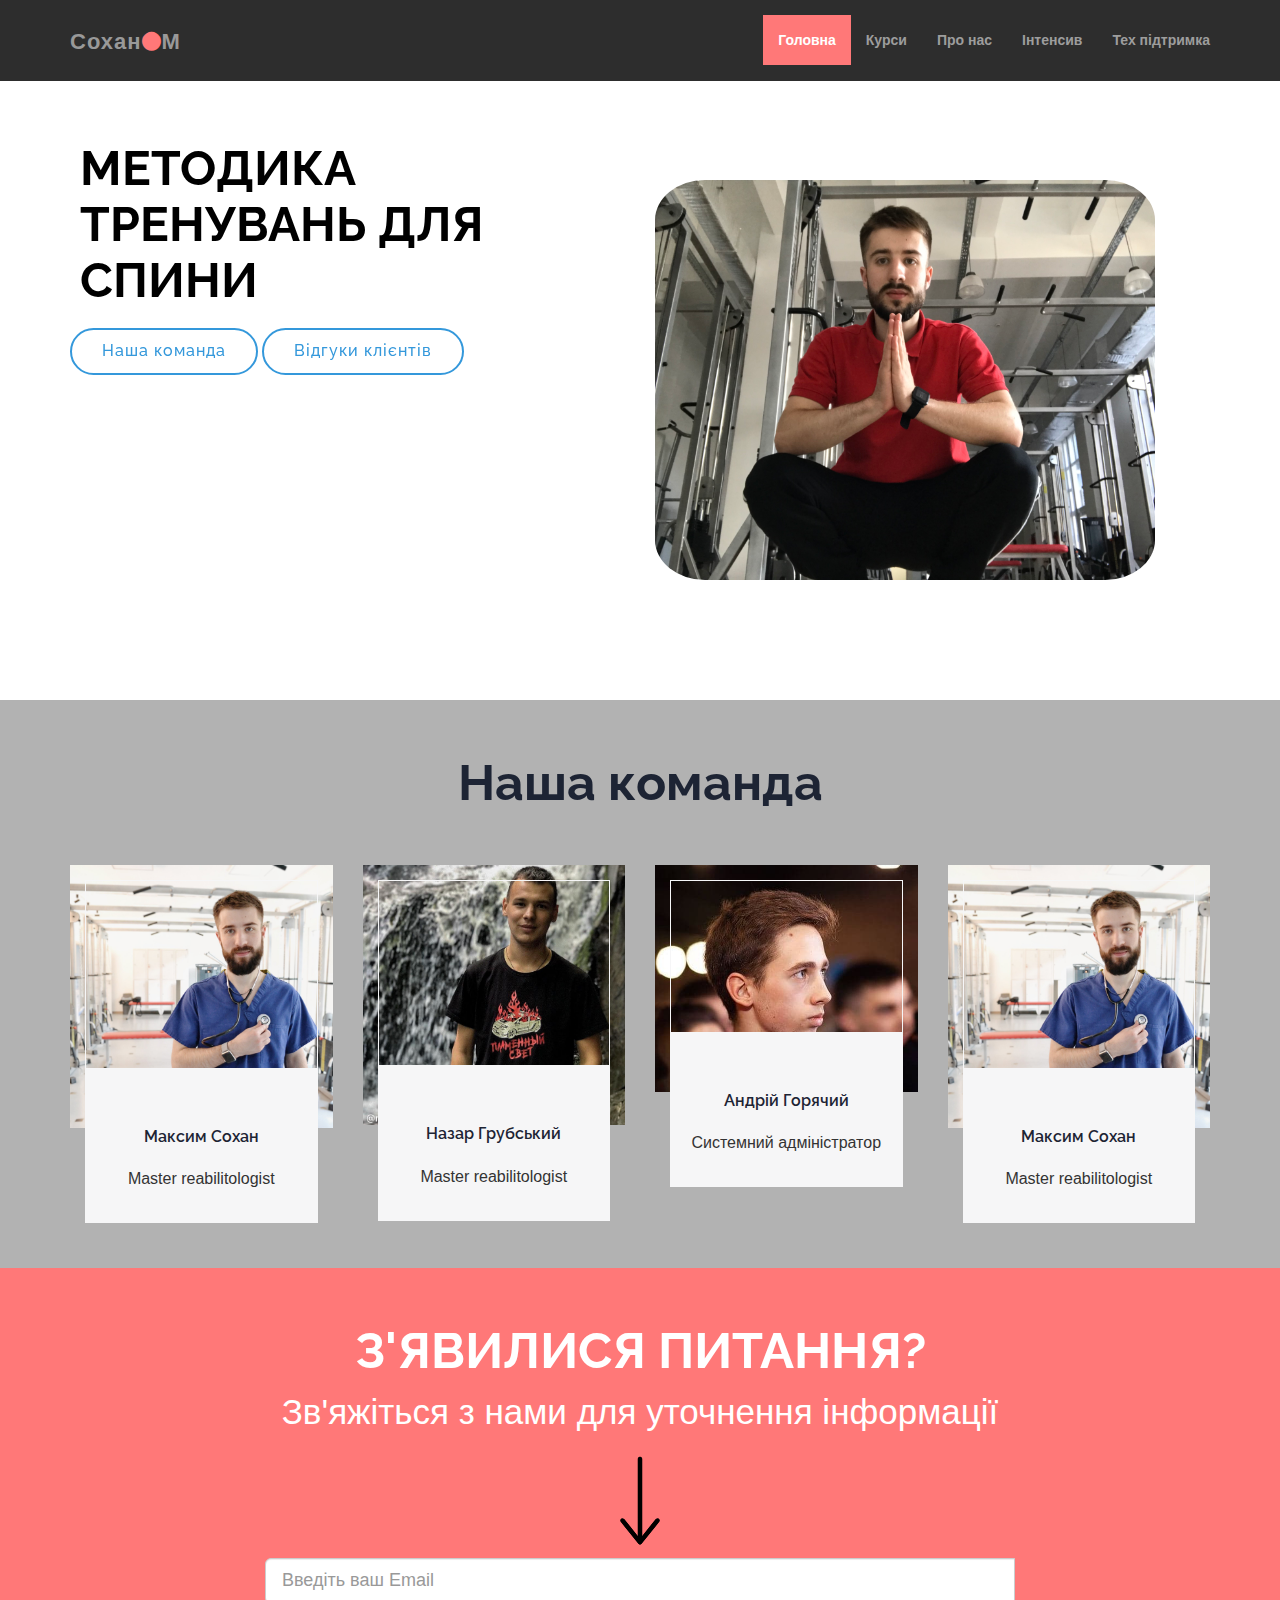
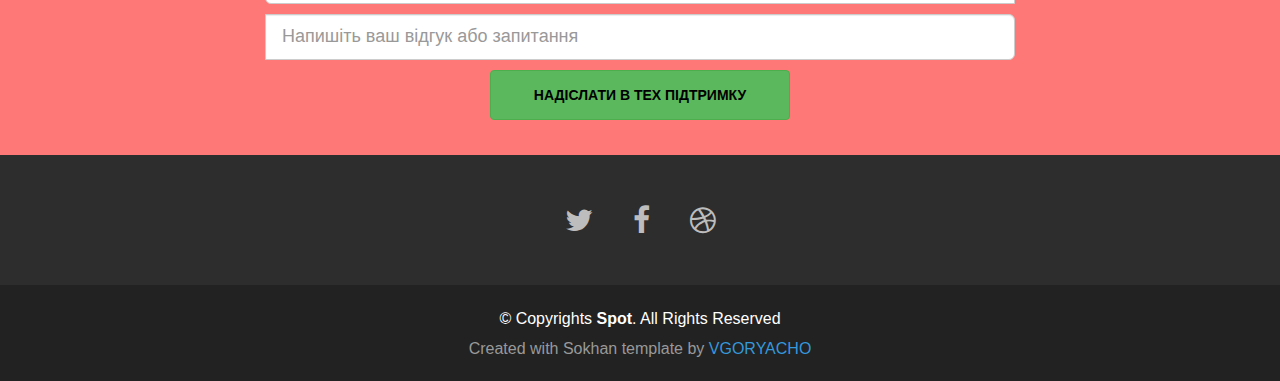
==== commit c040bf6b: "edit modal courses" ====
--- a/about.html
+++ b/about.html
@@ -16,6 +16,9 @@
 
   <!-- Bootstrap CSS File -->
   <link href="lib/bootstrap/css/bootstrap.min.css" rel="stylesheet">
+
+   <!-- AOS Libraries CSS Files -->
+   <link href="https://unpkg.com/aos@2.3.1/dist/aos.css" rel="stylesheet">
 
   <!-- Libraries CSS Files -->
   <link href="lib/font-awesome/css/font-awesome.min.css" rel="stylesheet">
@@ -162,7 +165,7 @@
           <input type="email" id='addEmail' type="text" class="form-control" placeholder="Введіть ваш Email">
           <input id='addMessage' type="text" class="form-control" aria-label="Sizing example input" aria-describedby="inputGroup-sizing-lg" placeholder="Напишіть ваш відгук або запитання">
         </div>
-        <button type = 'submit' id='sendMessage' class="btn btn-success">НАДІСЛАТИ В <strong>ТЕХ ПІДТРИМКУ</strong></button>
+        <button type = 'submit' id='sendMessage' class="btn-sub btn btn-success">НАДІСЛАТИ В <strong>ТЕХ ПІДТРИМКУ</strong></button>
         
       </div>
     </div>
@@ -261,6 +264,7 @@
   <script src="lib/chart/chart.js"></script>
 
   <!-- Template Main Javascript File -->
+  <script src="https://unpkg.com/aos@2.3.1/dist/aos.js"></script>
   <script src="js/main.js"></script>
   <script src="js/sendInstagram.js"></script>
 
--- a/css/style.css
+++ b/css/style.css
@@ -25,6 +25,11 @@
   font-weight: 300;
   color: #333;
   padding: 10px;
+}
+
+ul{
+  padding-left: 25px;
+  color: rgb(255, 6, 6);
 }
 
 #r .input{
@@ -2251,3 +2256,6 @@
 
 
 /*-------------------*/
+.btn-sub{
+  font-weight: bold;
+}--- a/css/services.css
+++ b/css/services.css
@@ -131,3 +131,18 @@
     font-weight: 900;
 }
 
+
+.result-list li{
+    font-weight: 500;
+    font-size: 24px;
+}
+
+.galochka-flex{
+    display: flex;
+
+}
+
+.galochka-flex img{
+    margin-right: 10px;
+}
+
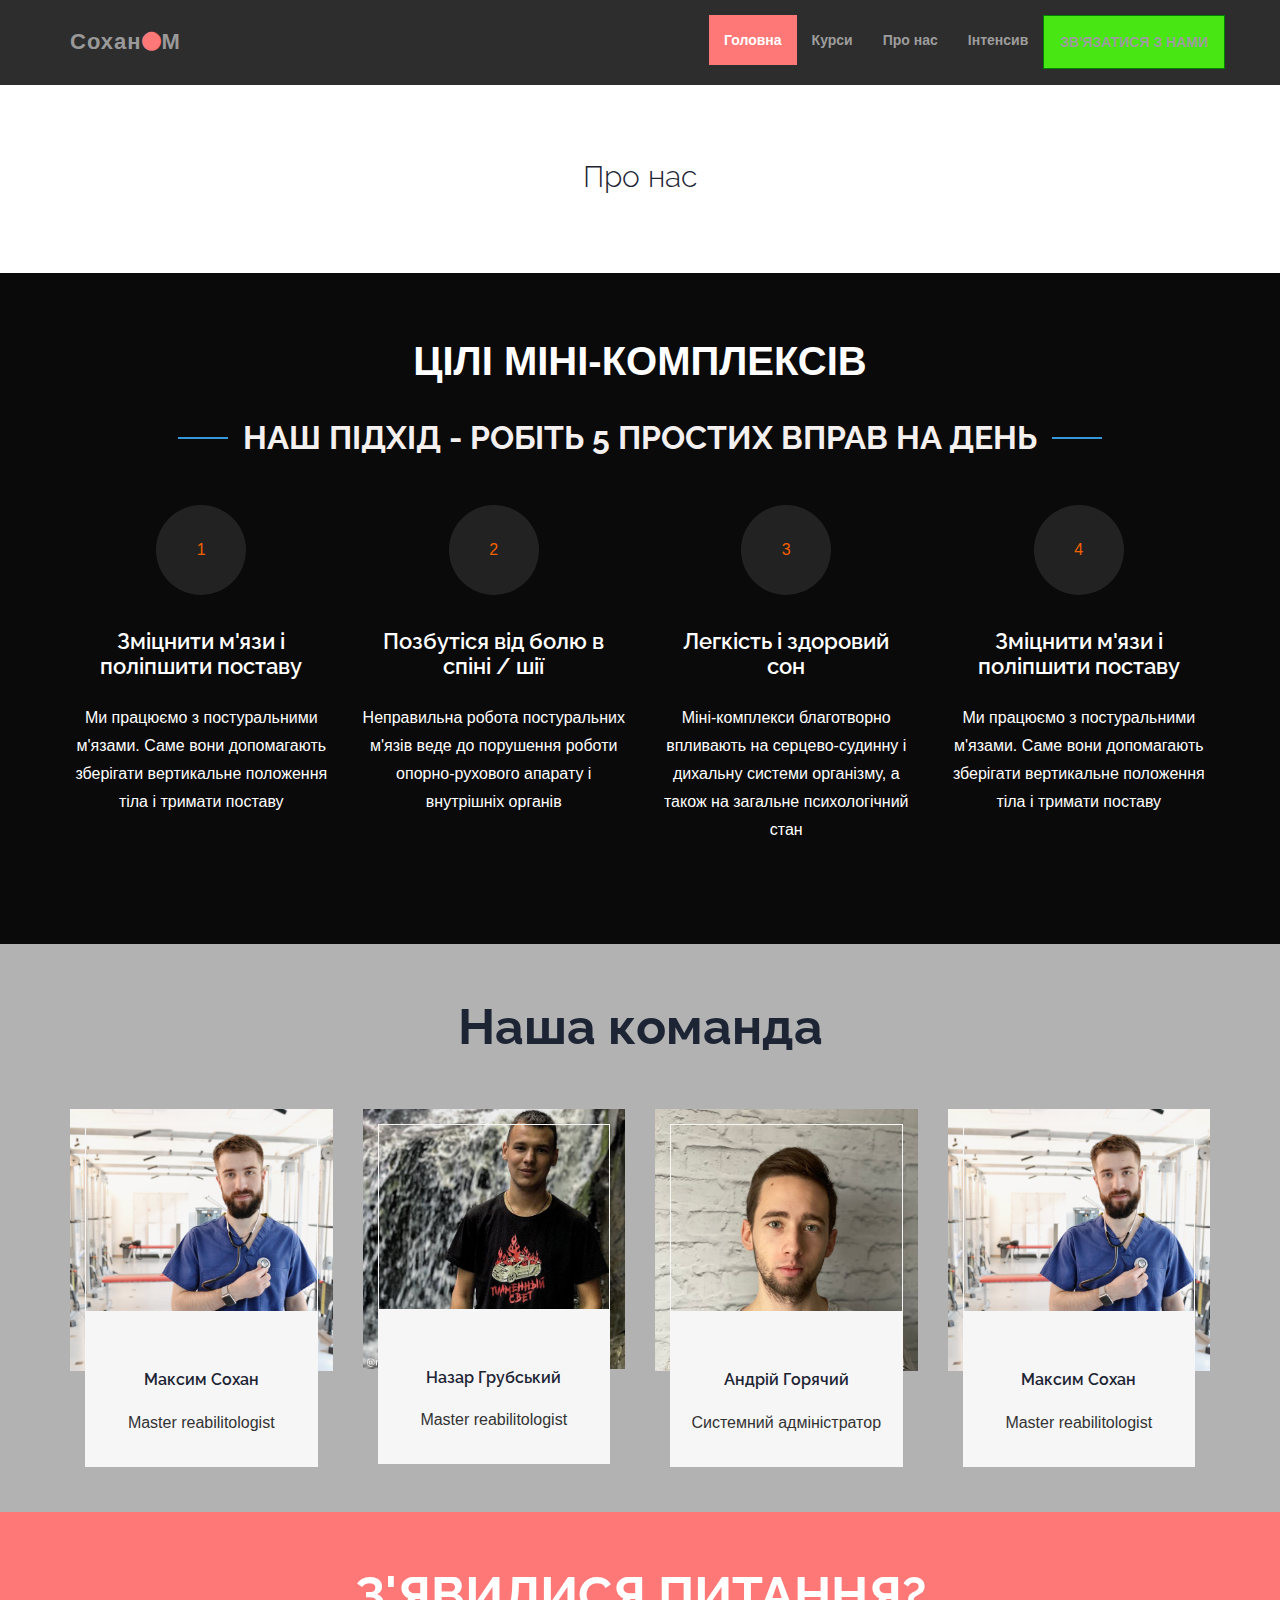
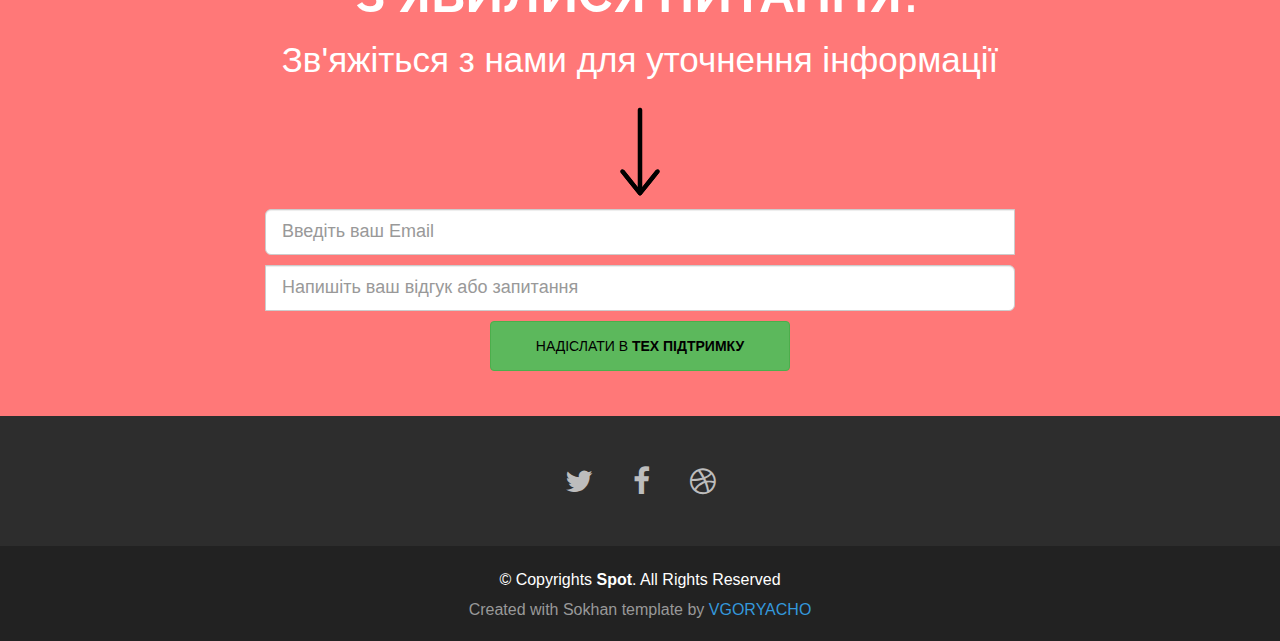
==== commit a5932aee: "add about and call back" ====
--- a/about.html
+++ b/about.html
@@ -59,33 +59,82 @@
           <li><a href="services.html">Курси</a></li>
           <li><a href="about.html">Про нас</a></li>
           <li><a href="#">Інтенсив</a></li>
-          <li><a href="#r">Тех підтримка</a></li>
+          <!-- <li><a href="#r">Тех підтримка</a></li> -->
           <!-- <li><a data-toggle="modal" data-target="#myModal" href="#myModal"><i class="fa fa-envelope-o"></i></a></li> -->
+          <li class="call_back"><a href="">ЗВ'ЯЗАТИСЯ З НАМИ</a></li>
         </ul>
       </div>
       <!--/.nav-collapse -->
     </div>
   </div>
 
- <!-- ======= Hero Section ======= -->
- <section id="hero" class="d-flex align-items-center">
-
+  <!-- Breadcrumb Section Begin -->
+  <section class="breadcrumb-section set-bg" data-setbg="img/me2.jpg">
+    <div class="container">
+        <div class="row">
+            <div class="col-lg-12 text-center">
+                <div class="breadcrumb-text">
+                    <h2>Про нас</h2>
+                   
+                </div>
+            </div>
+        </div>
+    </div>
+</section>
+<!-- Breadcrumb Section End -->
+
+ <!-- ChoseUs Section Begin -->
+ <section class="choseus-section spad">
   <div class="container">
-    <div class="row">
-      <div class="col-lg-6 pt-5 pt-lg-0 order-2 order-lg-1 d-flex flex-column justify-content-center">
-        <h1 data-aos="fade-up " > МЕТОДИКА ТРЕНУВАНЬ ДЛЯ СПИНИ</h1>
-        <div class="btns" data-aos="fade-up" data-aos-delay="800">
-          <a href="#team" class="btn-get-started scrollto">Наша команда</a>
-           <a href="#about" class="btn-get-started scrollto">Відгуки клієнтів</a>
-        </div>
-      </div>
-      <div class="col-lg-6 order-1 order-lg-2 hero-img" data-aos="fade-left" data-aos-delay="200">
-        <img src="img/me2.JPG" class="img-fluid animated" alt="me">
-      </div>
-    </div>
-  </div>
-
-</section><!-- End Hero -->
+      <div class="row">
+          <div class="col-lg-12">
+              <div class="section-title">
+                  <span>ЦІЛІ МІНІ-КОМПЛЕКСІВ</span>
+                  <h2>Наш підхід - робіть 5 простих вправ на день</h2>
+              </div>
+          </div>
+      </div>
+      <div class="row">
+          <div class="col-lg-3 col-sm-6">
+              <div class="cs-item">
+                  <span class="flaticon">1</span>
+                  <h4>
+                    Зміцнити м'язи
+                    і поліпшити поставу</h4>
+                  <p>Ми працюємо з постуральними м'язами. Саме вони допомагають зберігати вертикальне положення тіла і тримати поставу</p>
+              </div>
+          </div>
+          <div class="col-lg-3 col-sm-6">
+              <div class="cs-item">
+                  <span class="flaticon">2</span>
+                  <h4>Позбутіся від болю
+                    в спіні / шії</h4>
+                  <p>Неправильна робота постуральних м'язів веде до порушення роботи опорно-рухового апарату і внутрішніх органів</p>
+              </div>
+          </div>
+          <div class="col-lg-3 col-sm-6">
+              <div class="cs-item">
+                  <span class="flaticon">3</span>
+                  <h4>Легкість
+                    і здоровий сон</h4>
+                  <p>Міні-комплекси благотворно впливають на серцево-судинну
+                    і дихальну системи
+                    організму, а також на загальне
+                    психологічний стан</p>
+              </div>
+          </div>
+          <div class="col-lg-3 col-sm-6">
+              <div class="cs-item">
+                  <span class="flaticon">4</span>
+                  <h4>Зміцнити м'язи
+                    і поліпшити поставу</h4>
+                  <p>Ми працюємо з постуральними м'язами. Саме вони допомагають зберігати вертикальне положення тіла і тримати поставу</p>
+              </div>
+          </div>
+      </div>
+  </div>
+</section>
+<!-- ChoseUs Section End -->
 
 
   <!-- Team Start -->
@@ -144,6 +193,8 @@
     </div>
   </div>
  <!-- Team End -->
+
+ 
 
  <div id="r">
   <div class="container">
--- a/css/style.css
+++ b/css/style.css
@@ -27,10 +27,37 @@
   padding: 10px;
 }
 
-ul{
+button{
+  transition: all .2s;
+}
+
+
+button:not(.accordion):hover{
+  transform: scale(1.2);
+}
+
+ul:not(.accordion-ul){
   padding-left: 25px;
   color: rgb(255, 6, 6);
 }
+
+.col-lg-4{
+    padding-right: 0px; 
+     padding-left: 0px;
+}
+
+/* .block{
+ width: 350px;
+} */
+
+/* .block:hover{
+  background-color: rgba(244, 248, 0, 0.248);
+} */
+
+/* .block{
+  border: 2px solid #000;
+  margin-left: 10px;
+} */
 
 #r .input{
   display: block;
@@ -309,6 +336,18 @@
   letter-spacing: 1px;
 }
 
+
+.call_back{
+  padding: 1px;
+  border: 1px solid green;
+  background-color: rgb(72, 230, 19);
+  
+}
+
+.call_back:hover{
+  transform: scale(1.05);
+}
+
 /*TILT*/
 
 .tilt {
@@ -435,6 +474,7 @@
 
 #r p {
   color: white;
+  line-height: 35px;
 }
 
 #c h5,p{
@@ -447,6 +487,19 @@
   font-weight: bold;
   text-transform: uppercase;
   border-bottom: 2px solid #000;
+}
+
+#questions{
+  background: #fff;
+  margin-bottom: 30px;
+}
+.question-title{
+  margin-top: 30px;
+  margin-bottom: 70px;
+  color: #000;
+  text-align: center;
+  font-weight: bold;
+  font-size: 30px;
 }
 
 
@@ -551,7 +604,11 @@
   border-top: 4px solid #000;
   border-bottom: 4px solid #000;
   line-height: 54px;
-}
+
+ 
+}
+
+
 
 .w i {
   color: #ff7878;
@@ -586,6 +643,7 @@
   display: block;
   margin: 0 auto;
   color: #000;
+  margin-bottom: 10px;
 }
 
 #r h4{
@@ -2256,6 +2314,59 @@
 
 
 /*-------------------*/
-.btn-sub{
-  font-weight: bold;
-}+#sendMessage button{
+  margin-bottom: 10px;
+}
+
+/* ACCORDION */
+
+.main_accordion .single_accordion{
+  margin-bottom: 20px;
+ }
+ button.accordion {
+  background:url(https://bootstraptema.ru/snippets/element/2016/abmd/accordion.png) no-repeat scroll right -114px #333;
+  color: #fff;
+  cursor: pointer;
+  padding: 18px;
+  width: 100%;
+  text-align: left;
+  border: none;
+  outline: none;
+  transition: 0.5s;
+  transition:background-color 0.5s ease-in-out;
+  font-family: 'Open Sans', sans-serif;
+  font-weight: 300;
+ }
+ button.accordion.active, button.accordion:hover {
+  background:url(https://bootstraptema.ru/snippets/element/2016/abmd/accordion.png) no-repeat scroll right 10px #ec4848;;
+ }
+ div.panel {
+  padding: 0.5rem;
+  background-color: #fefefe;
+  display: none;
+  transition:all 0.6s;
+  border: 1px solid #ddd;
+ }
+ div.panel p{
+  margin-bottom: 0;
+ }
+ div.panel.show {
+  display: block !important;
+  margin-bottom: 0;
+ }
+
+
+ .accordion button:hover{
+   transform: scale(1);
+ }
+/*---------------------*/
+
+button.accordion{
+  padding-right: 45px;
+}
+
+
+.single_accordion p{
+  text-align: left;
+  font-weight: 600;
+}
--- a/css/about.css
+++ b/css/about.css
@@ -372,18 +372,18 @@
     font-size: 48px;
     font-weight: 700;
     line-height: 56px;
-    color: black;
+    color: rgb(0, 0, 0);
   }
   
   #hero h2 {
-    color: #484848;
+    color: #000000;
     margin-bottom: 50px;
     font-size: 24px;
   }
 
   #hero img{
-      width: 500px;
-      height: 400px;
+      width: 400px;
+      height: 300px;
       border-radius: 10%;
       margin-top: 50px;
   }
@@ -417,7 +417,7 @@
 
   @media (max-width: 1200px) {
     #hero .hero-img img {
-        width: 45%;
+        width: 35%;
         height: 250px;
       }
   }
@@ -440,8 +440,8 @@
       text-align: center;
     }
     #hero .hero-img img {
-      width: 450px;
-      height: 300px;
+      width: 350px;
+      height: 200px;
     }
   }
   
@@ -459,7 +459,7 @@
       margin-bottom: 30px;
     }
     #hero .hero-img img {
-      width: 80%
+      width: 60%
     }
 
     #hero .btns a:first-child{
@@ -533,7 +533,7 @@
     font-weight: bold;
     text-transform: uppercase;
     position: relative;
-    color: #222222;
+    color: #f5f0f0;
   }
   
   .section-title h2::before, .section-title h2::after {
@@ -554,6 +554,11 @@
   
   .section-title p {
     margin: 15px 0 0 0;
+  }
+  .section-title span{
+    font-weight: bold;
+    font-size: 40px;
+    color:#fff;
   }
   
   /*--------------------------------------------------------------
@@ -1624,4 +1629,53 @@
   #footer .footer-links a:hover {
     color: #3498db;
   }
+
+  /*---------------------
+  ChoseUs Section
+-----------------------*/
+
+.choseus-section {
+	background: #0a0a0a;
+	padding-bottom: 70px;
+}
+
+.cs-item {
+	text-align: center;
+	margin-bottom: 30px;
+}
+
+.cs-item:hover span {
+	background: #f36100;
+	color: #ffffff;
+}
+
+.cs-item span {
+	height: 90px;
+	width: 90px;
+	background: rgba(255, 255, 255, 0.1);
+	border-radius: 50%;
+	display: inline-block;
+	color: #f36100;
+	line-height: 90px;
+	text-align: center;
+	-webkit-transition: all 0.3s;
+	-o-transition: all 0.3s;
+	transition: all 0.3s;
+}
+
+.cs-item h4 {
+	color: #ffffff;
+	font-size: 22px;
+	font-weight: 600;
+	margin-top: 24px;
+	margin-bottom: 16px;
+}
+
+.flaticon{
+  size: 20px;
+}
+
+.cs-item p{
+  color: #fff;
+}
   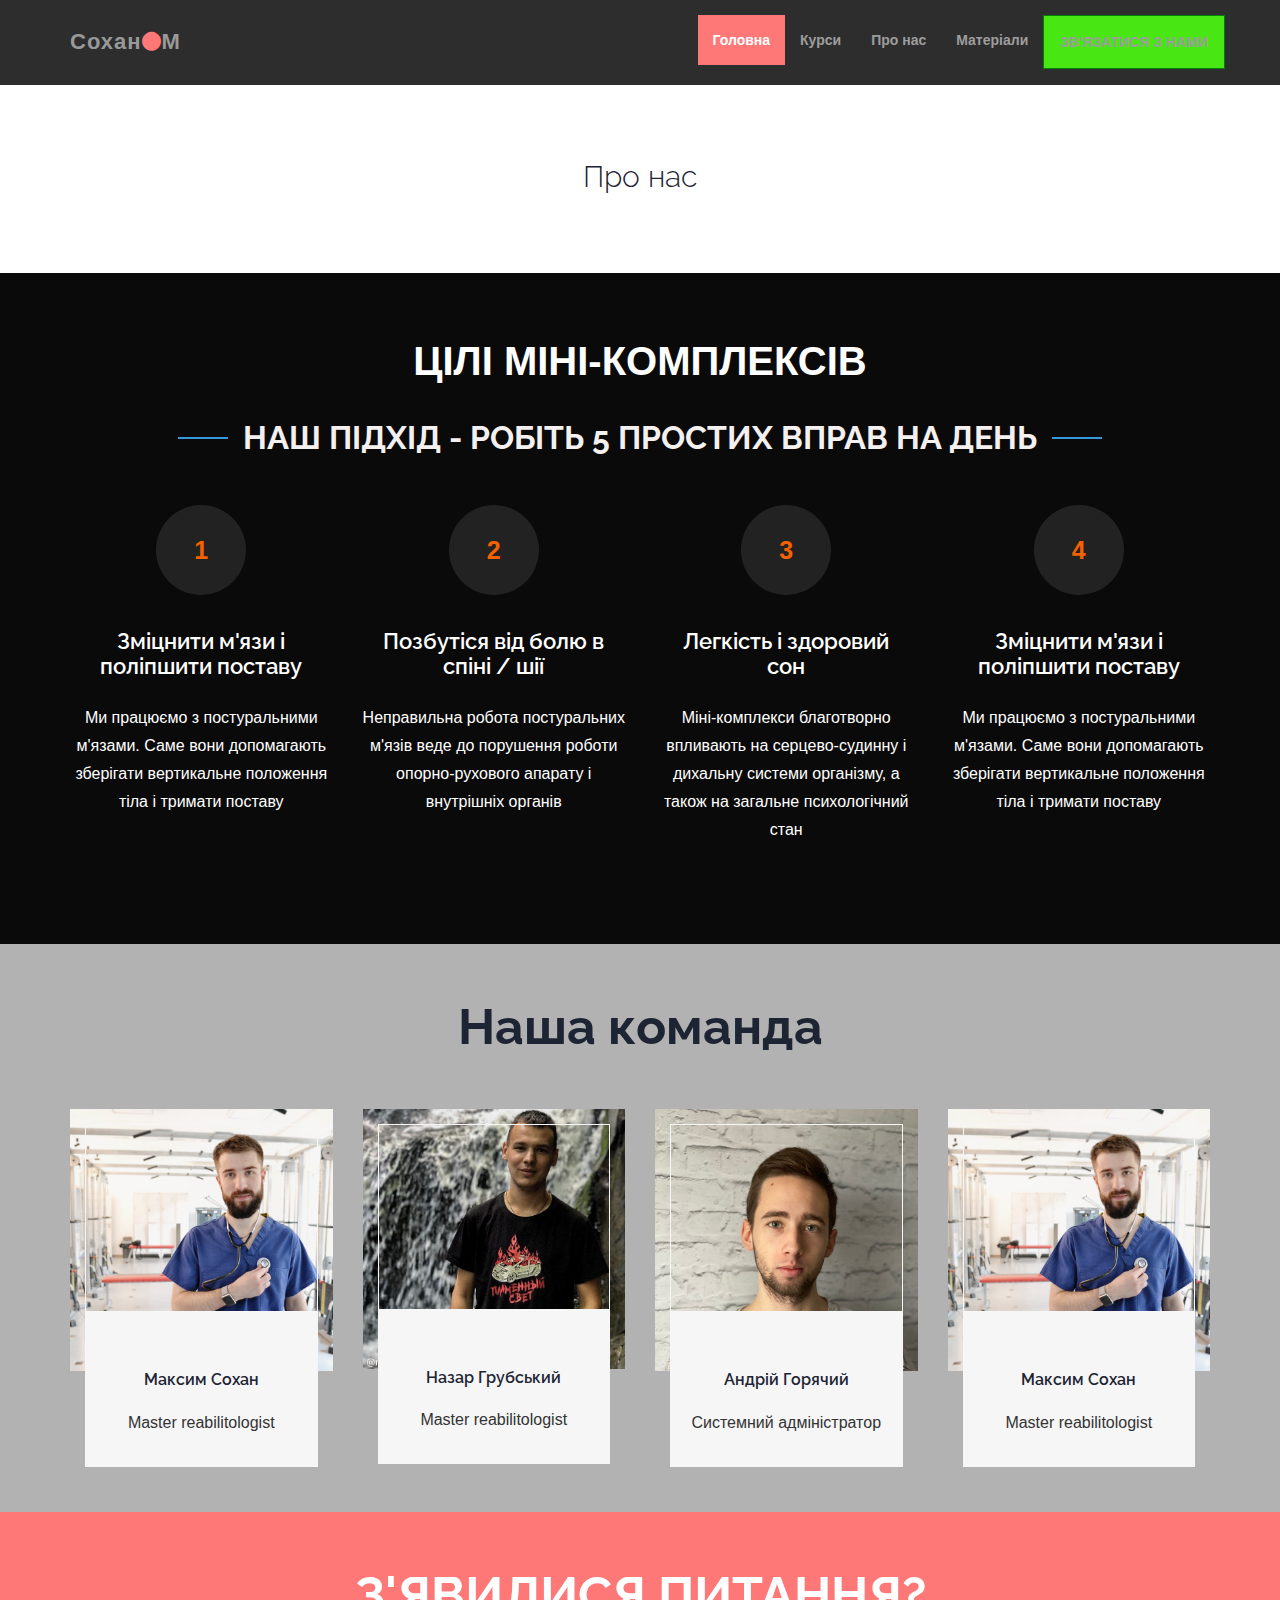
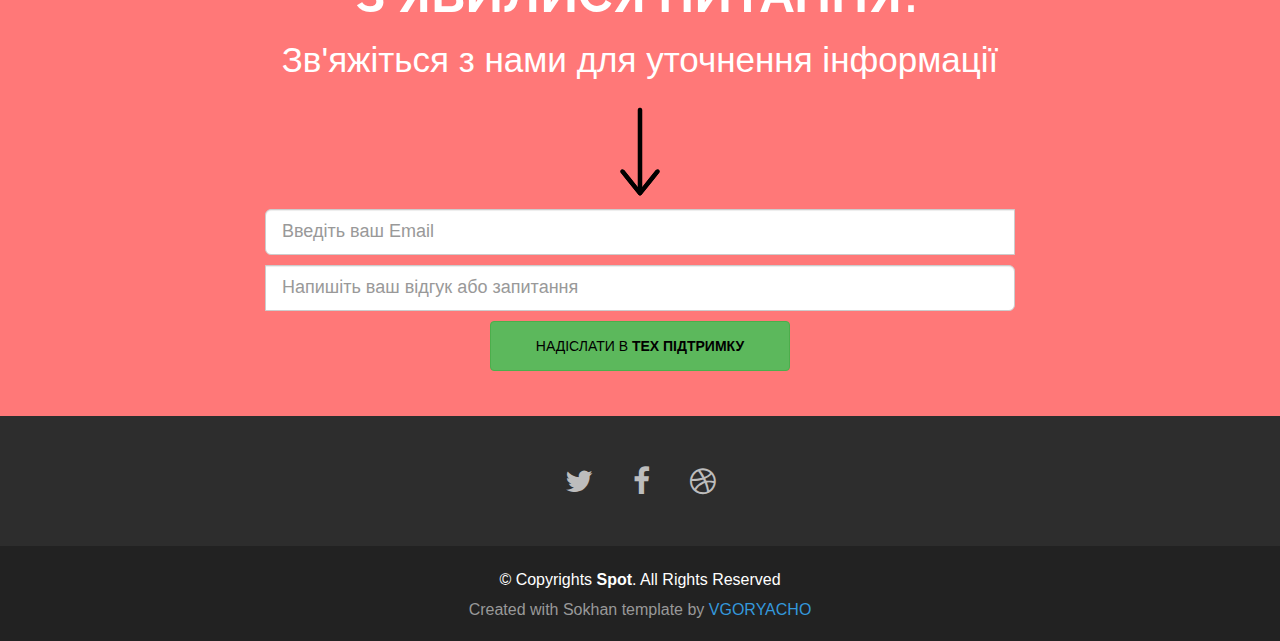
==== commit 530c84f8: "add material page" ====
--- a/about.html
+++ b/about.html
@@ -58,10 +58,10 @@
           <li class="active"><a href="index.html">Головна</a></li>
           <li><a href="services.html">Курси</a></li>
           <li><a href="about.html">Про нас</a></li>
-          <li><a href="#">Інтенсив</a></li>
+          <li><a href="material.html">Матеріали</a></li>
           <!-- <li><a href="#r">Тех підтримка</a></li> -->
           <!-- <li><a data-toggle="modal" data-target="#myModal" href="#myModal"><i class="fa fa-envelope-o"></i></a></li> -->
-          <li class="call_back"><a href="">ЗВ'ЯЗАТИСЯ З НАМИ</a></li>
+          <li class="call_back"><a data-toggle="modal" data-target="#myModal" href="#myModal">ЗВ'ЯЗАТИСЯ З НАМИ</a></li>
         </ul>
       </div>
       <!--/.nav-collapse -->
@@ -240,62 +240,37 @@
 
 
   <!-- MODAL FOR CONTACT -->
-  <!-- Modal -->
-  <!-- <div class="modal fade" id="myModal" tabindex="-1" role="dialog" aria-labelledby="myModalLabel" aria-hidden="true">
-    <div class="modal-dialog">
-      <div class="modal-content">
-        <div class="modal-header">
-          <button type="button" class="close" data-dismiss="modal" aria-hidden="true">&times;</button>
-          <h4 class="modal-title" id="myModalLabel">contact us</h4>
-        </div>
-        <div class="modal-body">
-          <div class="row centered">
-            <p>We are available 24/7, so don't hesitate to contact us.</p>
-            <p>
-              Somestreet Ave, 987<br/> London, UK.<br/> +44 8948-4343<br/> contact@example.com
-            </p>
-
-            <form class="contact-form php-mail-form" role="form" action="contactform/contactform.php" method="POST">
-
-              <div class="form-group">
-                <label for="contact-name">Your Name</label>
-                <input type="name" name="name" class="form-control" id="contact-name" placeholder="Your Name" data-rule="minlen:4" data-msg="Please enter at least 4 chars" >
-                <div class="validate"></div>
-              </div>
-              <div class="form-group">
-                <label for="contact-email">Your Email</label>
-                <input type="email" name="email" class="form-control" id="contact-email" placeholder="Your Email" data-rule="email" data-msg="Please enter a valid email">
-                <div class="validate"></div>
-              </div>
-              <div class="form-group">
-                <label for="contact-subject">Subject</label>
-                <input type="text" name="subject" class="form-control" id="contact-subject" placeholder="Subject" data-rule="minlen:4" data-msg="Please enter at least 8 chars of subject">
-                <div class="validate"></div>
-              </div>
-
-              <div class="form-group">
-                <label for="contact-message">Your Message</label>
-                <textarea class="form-control" name="message" id="contact-message" placeholder="Your Message" rows="5" data-rule="required" data-msg="Please write something for us"></textarea>
-                <div class="validate"></div>
-              </div>
-
-              <div class="loading"></div>
-              <div class="error-message"></div>
-              <div class="sent-message">Your message has been sent. Thank you!</div>
-
-              <div class="form-send">
-                <button type="submit" class="btn btn-large">Send Message</button>
-              </div>
-
-            </form> -->
-          </div>
-        </div>
-      </div>
-      <!-- /.modal-content -->
-    </div>
-    <!-- /.modal-dialog -->
-  </div>
-  <!-- /.modal -->
+
+  <div class="modal fade" id="myModal" tabindex="-1" role="dialog" aria-labelledby="myModalLabel"
+  aria-hidden="true">
+  <div class="modal-dialog">
+    <div class="modal-content">
+      <div class="modal-header">
+        <button type="button" class="close" data-dismiss="modal" aria-hidden="true">&times;</button>
+        <h4 class="modal-title text-center" id="myModalLabel">CONTACT US</h4>
+      </div>
+      <div class="modal-body">
+        <div class="row centered">
+          <p>We are available 24/7, so don't hesitate to contact us.</p>
+          <p>
+            Грінченка, 10<br /> Львів, Україна.<br /> +380 66 847 8036<br /> andriy.goryachiy16@gmail.com
+          </p>
+          <div class="group-btn">
+            <div class="btn btn-success"><a href="https://www.instagram.com/dr.sokhan/">INSTAGRAM</a></div>
+            <div class="btn btn-success">FECEBOOK</div>
+            <div class="btn btn-success"><a href="mailto:andriy.goryachiy16@gmail.com"> GMAIL</a></div>
+          </div>
+
+
+
+
+
+
+        </div>
+      </div>
+    </div>
+  </div>
+</div>
 
   <div id="copyrights">
     <div class="container">
--- a/css/style.css
+++ b/css/style.css
@@ -3,6 +3,10 @@
   margin: 0;
   box-sizing: border-box;
 } */
+
+html{
+  background: #000;
+}
 
 body {
   background-color: #f2f2f2;
@@ -335,6 +339,16 @@
   font-size: 22px;
   letter-spacing: 1px;
 }
+
+.group-btn .btn{
+display: block;
+margin: 20px;
+height: 50px;
+font-size: 25px;
+font-weight: bold;
+}
+
+
 
 
 .call_back{
--- a/css/about.css
+++ b/css/about.css
@@ -1672,10 +1672,13 @@
 }
 
 .flaticon{
-  size: 20px;
+  font-size: 25px;
+  font-weight: bold;
 }
 
 .cs-item p{
   color: #fff;
 }
+
+
   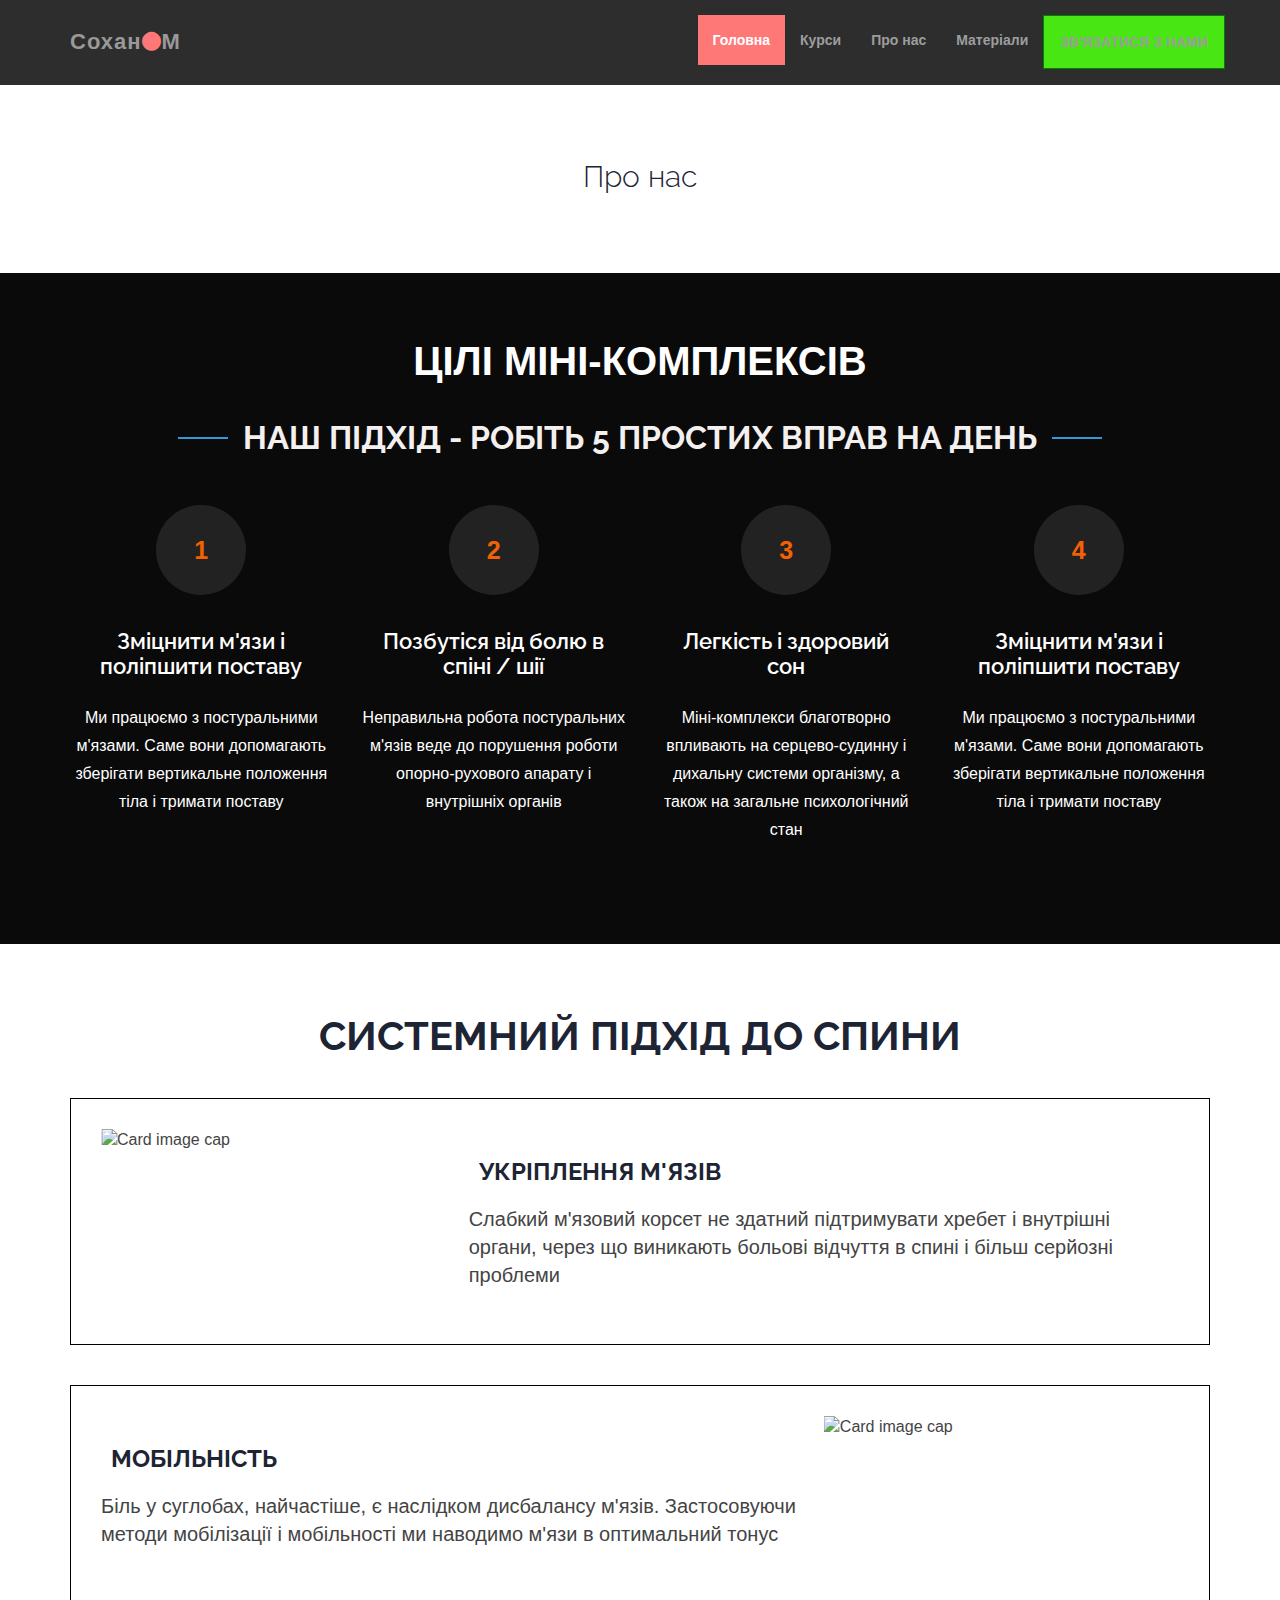
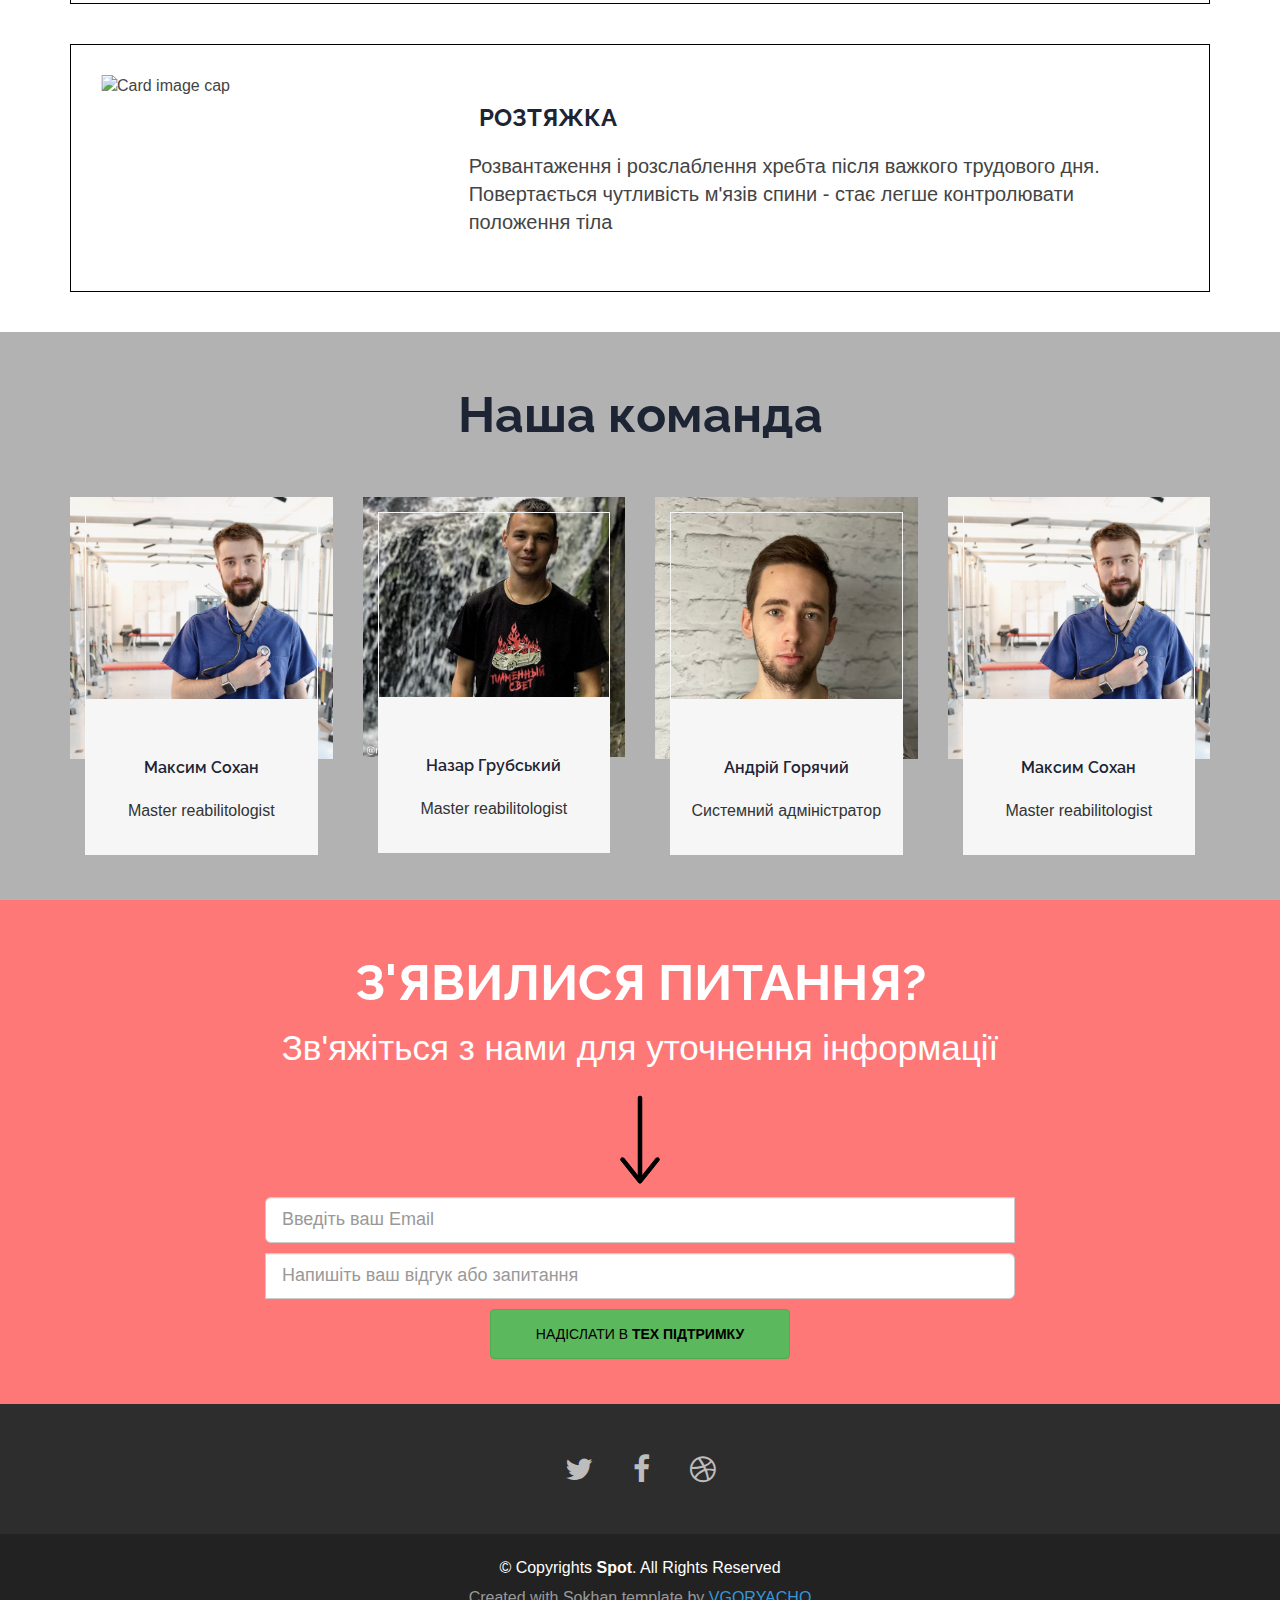
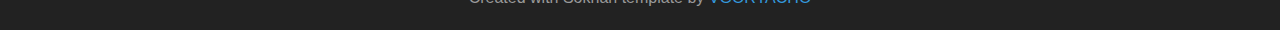
==== commit cceb14bf: "add s block in about" ====
--- a/about.html
+++ b/about.html
@@ -135,6 +135,57 @@
   </div>
 </section>
 <!-- ChoseUs Section End -->
+
+
+
+<!---->
+<div id="s">
+  <div class="s-title text-center">
+    <h2>СИСТЕМНИЙ ПІДХІД ДО СПИНИ</h2>
+  </div>
+  <div class="container">
+  <div class="card-group vgr-cards">
+    <div class="card">
+      <div class="card-img-body">
+      <img class="card-img" src="https://static.tildacdn.com/tild6361-6439-4061-b334-376538313239/ex2.gif" alt="Card image cap">
+      </div>
+      <div class="card-body">
+        <h3 class="card-tit">УКРІПЛЕННЯ М'ЯЗІВ</h3>
+        <p class="card-tex">Слабкий м'язовий корсет не здатний підтримувати хребет і внутрішні органи, через що виникають больові відчуття в спині
+          і більш серйозні проблеми</p>
+       
+      </div>
+    </div>
+    <div class="card">
+      <div class="card-img-body">
+        <img class="card-img" src="https://static.tildacdn.com/tild3738-3561-4863-a563-323262343132/2019-09-24-171944.gif" alt="Card image cap"></div>
+      <div class="card-body">
+        <h3 class="card-tit">МОБІЛЬНІСТЬ</h3>
+        <p class="card-tex">Біль у суглобах, найчастіше, є наслідком дисбалансу м'язів. Застосовуючи методи мобілізації
+          і мобільності ми наводимо м'язи
+          в оптимальний тонус</p>
+        
+      </div>
+    </div>
+    <div class="card">
+      <div class="card-img-body">
+        <img class="card-img" src="https://static.tildacdn.com/tild3462-3339-4265-b530-646562393433/2019-09-24-172547.gif" alt="Card image cap"></div>
+      <div class="card-body">
+        <h3 class="card-tit">РОЗТЯЖКА</h3>
+        <p class="card-tex">Розвантаження і розслаблення хребта після важкого трудового дня. Повертається чутливість м'язів спини - стає
+          легше контролювати положення тіла</p>
+        
+      </div>
+    </div>
+  </div>
+</div>
+</div>
+
+
+
+
+<!---->
+
 
 
   <!-- Team Start -->
--- a/css/about.css
+++ b/css/about.css
@@ -1681,4 +1681,88 @@
 }
 
 
+/* Cards */
+#s{
+  margin-top: 20px;
+}
+.s-title {
+  padding: 20px;
+}
+.s-title h2{
+font-weight: bold;
+font-size: 40px;
+}
+
+.card {
+  border: 1px solid #000;
+  padding: 30px;
+}
+.card-img {
+  border-radius: 0;
+}
+.vgr-cards .card {
+  display: flex;
+  flex-flow: wrap;
+  flex: 100%;
+  margin-bottom: 40px;
+}
+
+.card-tit{
+  font-weight: bold;
+}
+.card-tex{
+text-align: left;
+font-weight: 500;
+font-size: 20px;
+}
+.vgr-cards .card:nth-child(even) .card-img-body {
+  order: 2;
+}
+.vgr-cards .card:nth-child(even) .card-body {
+  padding-left: 0;
+  padding-right: 1.25rem;
+}
+@media (max-width: 576px) {
+  .vgr-cards .card {
+    display: block;
+ }
+}
+.vgr-cards .card-img-body {
+  flex: 1;
+  overflow: hidden;
+  position: relative;
+}
+@media (max-width: 576px) {
+  .vgr-cards .card-img-body {
+    width: 100%;
+    height: 200px;
+    margin-bottom: 20px;
+ }
+}
+.vgr-cards .card-img {
+  width: 100%;
+  height: auto;
+  position: absolute;
+  margin-left: 50%;
+  transform: translateX(-50%);
+}
+@media (max-width: 1140px) {
+  .vgr-cards .card-img {
+    margin: 0;
+    transform: none;
+    width: 100%;
+    height: auto;
+ }
+}
+.vgr-cards .card-body {
+  flex: 2;
+  padding: 0 0 0 1.25rem;
+}
+@media (max-width: 576px) {
+  .vgr-cards .card-body {
+    padding: 0;
+ }
+}
+/*---------------*/
+
   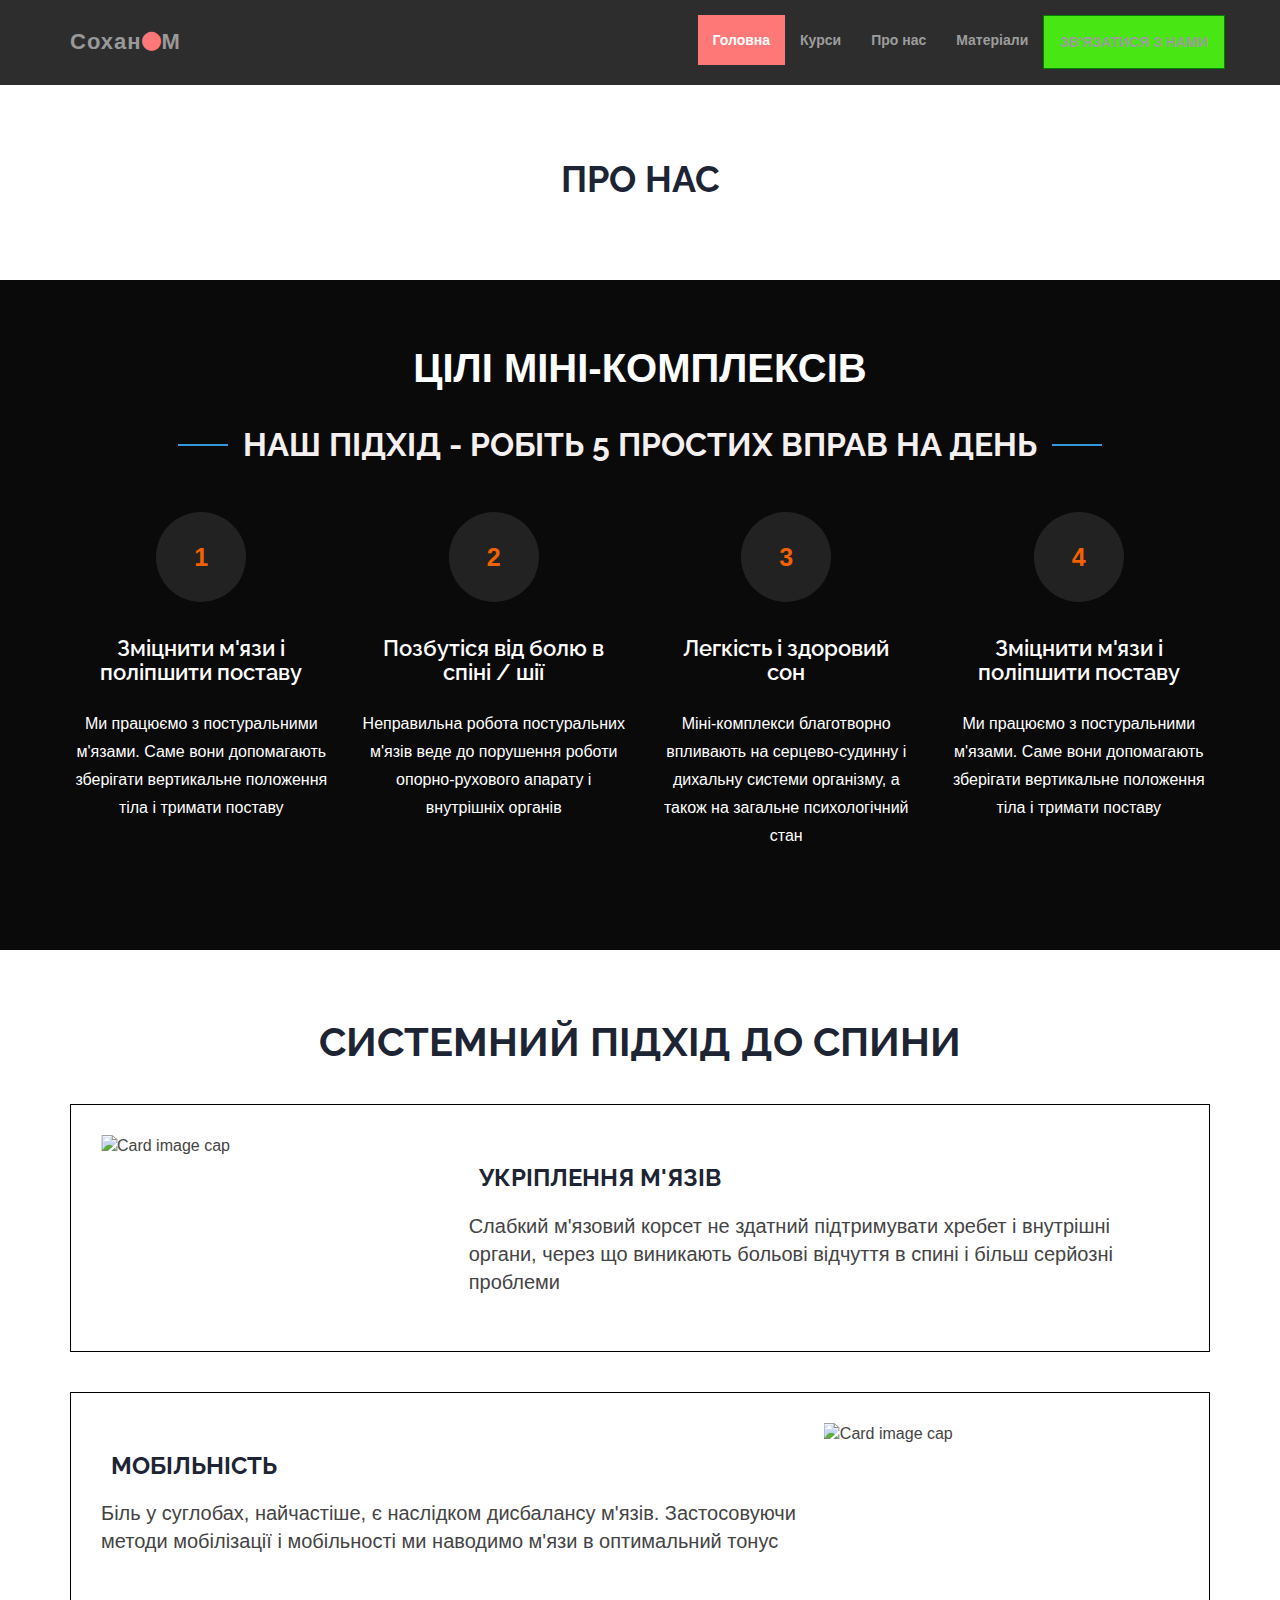
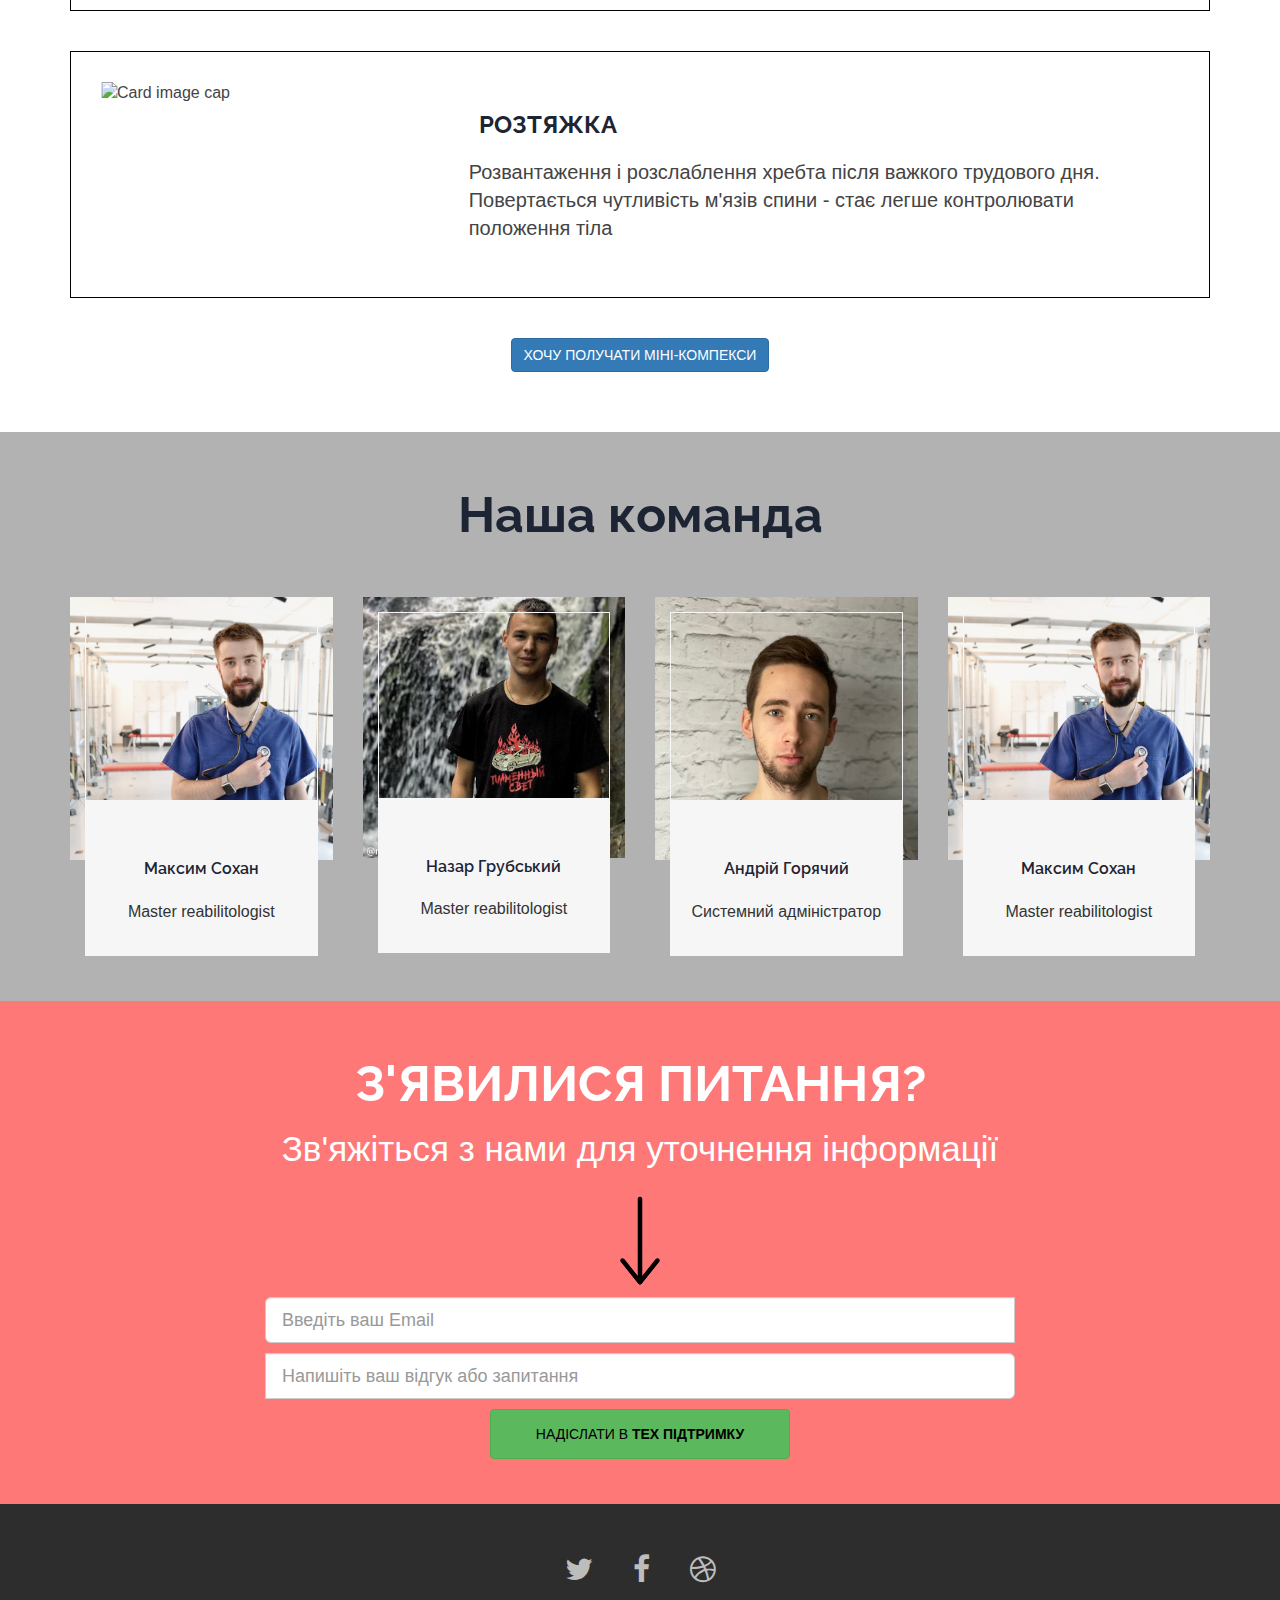
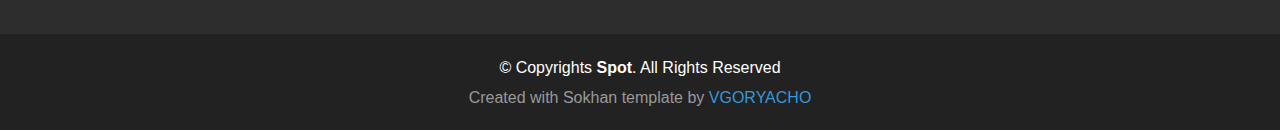
==== commit 117dbcf7: "add WOW animate" ====
--- a/about.html
+++ b/about.html
@@ -1,5 +1,6 @@
 <!DOCTYPE html>
 <html lang="en">
+
 <head>
   <meta charset="utf-8">
   <title>Про нас</title>
@@ -17,8 +18,8 @@
   <!-- Bootstrap CSS File -->
   <link href="lib/bootstrap/css/bootstrap.min.css" rel="stylesheet">
 
-   <!-- AOS Libraries CSS Files -->
-   <link href="https://unpkg.com/aos@2.3.1/dist/aos.css" rel="stylesheet">
+  <!-- AOS Libraries CSS Files -->
+  <link href="https://unpkg.com/aos@2.3.1/dist/aos.css" rel="stylesheet">
 
   <!-- Libraries CSS Files -->
   <link href="lib/font-awesome/css/font-awesome.min.css" rel="stylesheet">
@@ -27,6 +28,9 @@
   <link href="css/style.css" rel="stylesheet">
   <link rel="stylesheet" href="css/about.css">
   <link rel="stylesheet" href="css/services.css">
+
+
+
 
 </head>
 
@@ -47,11 +51,11 @@
     <div class="container">
       <div class="navbar-header">
         <button type="button" class="navbar-toggle" data-toggle="collapse" data-target=".navbar-collapse">
-            <span class="icon-bar"></span>
-            <span class="icon-bar"></span>
-            <span class="icon-bar"></span>
-          </button>
-          <a class="navbar-brand" href="index.html">Сохан<i class="fa fa-circle"></i>М</a>
+          <span class="icon-bar"></span>
+          <span class="icon-bar"></span>
+          <span class="icon-bar"></span>
+        </button>
+        <a class="navbar-brand" href="index.html">Сохан<i class="fa fa-circle"></i>М</a>
       </div>
       <div class="navbar-collapse collapse">
         <ul class="nav navbar-nav navbar-right">
@@ -71,216 +75,265 @@
   <!-- Breadcrumb Section Begin -->
   <section class="breadcrumb-section set-bg" data-setbg="img/me2.jpg">
     <div class="container">
-        <div class="row">
-            <div class="col-lg-12 text-center">
-                <div class="breadcrumb-text">
-                    <h2>Про нас</h2>
-                   
-                </div>
-            </div>
-        </div>
-    </div>
-</section>
-<!-- Breadcrumb Section End -->
-
- <!-- ChoseUs Section Begin -->
- <section class="choseus-section spad">
-  <div class="container">
       <div class="row">
-          <div class="col-lg-12">
-              <div class="section-title">
-                  <span>ЦІЛІ МІНІ-КОМПЛЕКСІВ</span>
-                  <h2>Наш підхід - робіть 5 простих вправ на день</h2>
-              </div>
-          </div>
-      </div>
+        <div class="col-lg-12 text-center">
+          <div class="breadcrumb-text">
+            <h1>Про нас</h1>
+
+          </div>
+        </div>
+      </div>
+    </div>
+  </section>
+  <!-- Breadcrumb Section End -->
+
+  <!-- ChoseUs Section Begin -->
+  <section class="choseus-section spad">
+    <div class="container">
       <div class="row">
-          <div class="col-lg-3 col-sm-6">
-              <div class="cs-item">
-                  <span class="flaticon">1</span>
-                  <h4>
-                    Зміцнити м'язи
-                    і поліпшити поставу</h4>
-                  <p>Ми працюємо з постуральними м'язами. Саме вони допомагають зберігати вертикальне положення тіла і тримати поставу</p>
-              </div>
-          </div>
-          <div class="col-lg-3 col-sm-6">
-              <div class="cs-item">
-                  <span class="flaticon">2</span>
-                  <h4>Позбутіся від болю
-                    в спіні / шії</h4>
-                  <p>Неправильна робота постуральних м'язів веде до порушення роботи опорно-рухового апарату і внутрішніх органів</p>
-              </div>
-          </div>
-          <div class="col-lg-3 col-sm-6">
-              <div class="cs-item">
-                  <span class="flaticon">3</span>
-                  <h4>Легкість
-                    і здоровий сон</h4>
-                  <p>Міні-комплекси благотворно впливають на серцево-судинну
-                    і дихальну системи
-                    організму, а також на загальне
-                    психологічний стан</p>
-              </div>
-          </div>
-          <div class="col-lg-3 col-sm-6">
-              <div class="cs-item">
-                  <span class="flaticon">4</span>
-                  <h4>Зміцнити м'язи
-                    і поліпшити поставу</h4>
-                  <p>Ми працюємо з постуральними м'язами. Саме вони допомагають зберігати вертикальне положення тіла і тримати поставу</p>
-              </div>
-          </div>
-      </div>
-  </div>
-</section>
-<!-- ChoseUs Section End -->
-
-
-
-<!---->
-<div id="s">
-  <div class="s-title text-center">
-    <h2>СИСТЕМНИЙ ПІДХІД ДО СПИНИ</h2>
-  </div>
-  <div class="container">
-  <div class="card-group vgr-cards">
-    <div class="card">
-      <div class="card-img-body">
-      <img class="card-img" src="https://static.tildacdn.com/tild6361-6439-4061-b334-376538313239/ex2.gif" alt="Card image cap">
-      </div>
-      <div class="card-body">
-        <h3 class="card-tit">УКРІПЛЕННЯ М'ЯЗІВ</h3>
-        <p class="card-tex">Слабкий м'язовий корсет не здатний підтримувати хребет і внутрішні органи, через що виникають больові відчуття в спині
-          і більш серйозні проблеми</p>
-       
-      </div>
-    </div>
-    <div class="card">
-      <div class="card-img-body">
-        <img class="card-img" src="https://static.tildacdn.com/tild3738-3561-4863-a563-323262343132/2019-09-24-171944.gif" alt="Card image cap"></div>
-      <div class="card-body">
-        <h3 class="card-tit">МОБІЛЬНІСТЬ</h3>
-        <p class="card-tex">Біль у суглобах, найчастіше, є наслідком дисбалансу м'язів. Застосовуючи методи мобілізації
-          і мобільності ми наводимо м'язи
-          в оптимальний тонус</p>
-        
-      </div>
-    </div>
-    <div class="card">
-      <div class="card-img-body">
-        <img class="card-img" src="https://static.tildacdn.com/tild3462-3339-4265-b530-646562393433/2019-09-24-172547.gif" alt="Card image cap"></div>
-      <div class="card-body">
-        <h3 class="card-tit">РОЗТЯЖКА</h3>
-        <p class="card-tex">Розвантаження і розслаблення хребта після важкого трудового дня. Повертається чутливість м'язів спини - стає
-          легше контролювати положення тіла</p>
-        
-      </div>
-    </div>
-  </div>
-</div>
-</div>
-
-
-
-
-<!---->
+        <div class="col-lg-12">
+          <div class="section-title">
+            <span>ЦІЛІ МІНІ-КОМПЛЕКСІВ</span>
+            <h2>Наш підхід - робіть 5 простих вправ на день</h2>
+          </div>
+        </div>
+      </div>
+      <div class="row">
+        <div class="col-lg-3 col-sm-6">
+          <div class="cs-item">
+            <span class="flaticon">1</span>
+            <h4>
+              Зміцнити м'язи
+              і поліпшити поставу</h4>
+            <p>Ми працюємо з постуральними м'язами. Саме вони допомагають зберігати вертикальне положення тіла і тримати
+              поставу</p>
+          </div>
+        </div>
+        <div class="col-lg-3 col-sm-6">
+          <div class="cs-item">
+            <span class="flaticon">2</span>
+            <h4>Позбутіся від болю
+              в спіні / шії</h4>
+            <p>Неправильна робота постуральних м'язів веде до порушення роботи опорно-рухового апарату і внутрішніх
+              органів</p>
+          </div>
+        </div>
+        <div class="col-lg-3 col-sm-6">
+          <div class="cs-item">
+            <span class="flaticon">3</span>
+            <h4>Легкість
+              і здоровий сон</h4>
+            <p>Міні-комплекси благотворно впливають на серцево-судинну
+              і дихальну системи
+              організму, а також на загальне
+              психологічний стан</p>
+          </div>
+        </div>
+        <div class="col-lg-3 col-sm-6">
+          <div class="cs-item">
+            <span class="flaticon">4</span>
+            <h4>Зміцнити м'язи
+              і поліпшити поставу</h4>
+            <p>Ми працюємо з постуральними м'язами. Саме вони допомагають зберігати вертикальне положення тіла і тримати
+              поставу</p>
+          </div>
+        </div>
+      </div>
+    </div>
+  </section>
+  <!-- ChoseUs Section End -->
+
+
+
+  <!---->
+  <div id="s">
+    <div class="s-title text-center">
+      <h2>СИСТЕМНИЙ ПІДХІД ДО СПИНИ</h2>
+    </div>
+    <div class="container">
+      <div class="card-group vgr-cards">
+        <div class="card">
+          <div class="card-img-body">
+            <img class="card-img" src="https://static.tildacdn.com/tild6361-6439-4061-b334-376538313239/ex2.gif"
+              alt="Card image cap">
+          </div>
+          <div class="card-body">
+            <h3 class="card-tit">УКРІПЛЕННЯ М'ЯЗІВ</h3>
+            <p class="card-tex">Слабкий м'язовий корсет не здатний підтримувати хребет і внутрішні органи, через що
+              виникають больові відчуття в спині
+              і більш серйозні проблеми</p>
+
+          </div>
+        </div>
+        <div class="card">
+          <div class="card-img-body">
+            <img class="card-img"
+              src="https://static.tildacdn.com/tild3738-3561-4863-a563-323262343132/2019-09-24-171944.gif"
+              alt="Card image cap">
+          </div>
+          <div class="card-body">
+            <h3 class="card-tit">МОБІЛЬНІСТЬ</h3>
+            <p class="card-tex">Біль у суглобах, найчастіше, є наслідком дисбалансу м'язів. Застосовуючи методи
+              мобілізації
+              і мобільності ми наводимо м'язи
+              в оптимальний тонус</p>
+
+          </div>
+        </div>
+        <div class="card">
+          <div class="card-img-body">
+            <img class="card-img"
+              src="https://static.tildacdn.com/tild3462-3339-4265-b530-646562393433/2019-09-24-172547.gif"
+              alt="Card image cap">
+          </div>
+          <div class="card-body">
+            <h3 class="card-tit">РОЗТЯЖКА</h3>
+            <p class="card-tex">Розвантаження і розслаблення хребта після важкого трудового дня. Повертається чутливість
+              м'язів спини - стає
+              легше контролювати положення тіла</p>
+
+          </div>
+        </div>
+      </div>
+      <a href="services.html"><button class="btn btn-primary btn-about">ХОЧУ ПОЛУЧАТИ МІНІ-КОМПЕКСИ</button></a>
+    </div>
+  </div>
+
+
+
+
+  <!---->
+
+
+  <!---->
+  <!-- <div id="sit-block">
+    <div class="container">
+      <div class="sit-title text-center">
+        <h2>БОРЕМСЯ З СИДЯЧИМ ОБРАЗОМ ЖИТТЯ</h2>
+      </div>
+      <div class="sit-content">
+        <div class="sit-img">
+          <img src="/img/sit.svg" alt="sitting">
+        </div>
+      </div>
+    </div>
+  </div> -->
+
+
+
+  <!---->
+
+
+  <!---->
+  <div id="call-back">
+
+   
+
+  </div>
+
+
+
+  <!---->
 
 
 
   <!-- Team Start -->
-  <div id = "team" class="team">
-    <div class="container">
-        <div class="section-header text-center">
-        
-            <h2>Наша команда</h2>
-        </div>
-        <div class="row team-row">
-            <div class="col-lg-3 col-md-6">
-                <div class="team-item">
-                    <div class="team-img">
-                        <img src="img/me.JPG" alt="Team Image">
-                    </div>
-                    <div class="team-text">
-                        <h2>Максим Сохан</h2>
-                        <p>Master reabilitologist</p>
-                    </div>
-                </div>
-            </div>
-            <div class="col-lg-3 col-md-6">
-                <div class="team-item">
-                    <div class="team-img">
-                        <img src="img/nazar.PNG" alt="Team Image">
-                    </div>
-                    <div class="team-text">
-                        <h2>Назар Грубський</h2>
-                        <p>Master reabilitologist<p>
-                    </div>
-                </div>
-            </div>
-            <div class="col-lg-3 col-md-6">
-                <div class="team-item">
-                    <div class="team-img">
-                        <img src="img/andrew.JPG" alt="Team Image">
-                    </div>
-                    <div class="team-text">
-                        <h2>Андрій Горячий</h2>
-                        <p>Системний адміністратор</p>
-                    </div>
-                </div>
-            </div>
-            <div class="col-lg-3 col-md-6">
-                <div class="team-item">
-                    <div class="team-img">
-                        <img src="img/me.JPG" alt="Team Image">
-                    </div>
-                    <div class="team-text">
-                        <h2>Максим Сохан</h2>
-                        <p>Master reabilitologist</p>
-                    </div>
-                </div>
-            </div>
-        </div>
-    </div>
-  </div>
- <!-- Team End -->
-
- 
-
- <div id="r">
-  <div class="container">
-    <div class="row centered">
-      <div class="col-lg-8 col-lg-offset-2">
-        <h4>З'ЯВИЛИСЯ ПИТАННЯ?</h4>
-        <p>Зв'яжіться з нами для уточнення інформації</p>
-        <svg class="t580__arrow-icon_mobile" style="fill:#000000;" xmlns="http://www.w3.org/2000/svg"
-          viewBox="0 0 35 70">
-          <path
-            d="M30.6 47.5c-.6-.5-1.6-.4-2.1.2L19 59.6V5.5c0-.8-.7-1.5-1.5-1.5S16 4.7 16 5.5v54.1L6.5 47.7c-.6-.6-1.5-.7-2.1-.2-.7.5-.8 1.5-.3 2.1l12.2 15.2c.3.4.7.6 1.2.6s.9-.2 1.2-.6l12.2-15.2c.5-.6.4-1.6-.3-2.1z">
-          </path>
-          <path
-            d="M30.6 47.5c-.6-.5-1.6-.4-2.1.2L19 59.6V5.5c0-.8-.7-1.5-1.5-1.5S16 4.7 16 5.5v54.1L6.5 47.7c-.6-.6-1.5-.7-2.1-.2-.7.5-.8 1.5-.3 2.1l12.2 15.2c.3.4.7.6 1.2.6s.9-.2 1.2-.6l12.2-15.2c.5-.6.4-1.6-.3-2.1z">
-          </path>
-        </svg>
-        
-        <div class="input input-group input-group-lg">
-          <input type="email" id='addEmail' type="text" class="form-control" placeholder="Введіть ваш Email">
-          <input id='addMessage' type="text" class="form-control" aria-label="Sizing example input" aria-describedby="inputGroup-sizing-lg" placeholder="Напишіть ваш відгук або запитання">
-        </div>
-        <button type = 'submit' id='sendMessage' class="btn-sub btn btn-success">НАДІСЛАТИ В <strong>ТЕХ ПІДТРИМКУ</strong></button>
-        
-      </div>
-    </div>
-
-  </div>
-
-</div>
+  <div id="team" class="team">
+    <div class="container">
+      <div class="section-header text-center">
+
+        <h2>Наша команда</h2>
+      </div>
+      <div class="row team-row">
+        <div class="col-lg-3 col-md-6">
+          <div class="team-item">
+            <div class="team-img">
+              <img src="img/me.JPG" alt="Team Image">
+            </div>
+            <div class="team-text">
+              <h2>Максим Сохан</h2>
+              <p>Master reabilitologist</p>
+            </div>
+          </div>
+        </div>
+        <div class="col-lg-3 col-md-6">
+          <div class="team-item">
+            <div class="team-img">
+              <img src="img/nazar.PNG" alt="Team Image">
+            </div>
+            <div class="team-text">
+              <h2>Назар Грубський</h2>
+              <p>Master reabilitologist
+              <p>
+            </div>
+          </div>
+        </div>
+        <div class="col-lg-3 col-md-6">
+          <div class="team-item">
+            <div class="team-img">
+              <img src="img/andrew.JPG" alt="Team Image">
+            </div>
+            <div class="team-text">
+              <h2>Андрій Горячий</h2>
+              <p>Системний адміністратор</p>
+            </div>
+          </div>
+        </div>
+        <div class="col-lg-3 col-md-6">
+          <div class="team-item">
+            <div class="team-img">
+              <img src="img/me.JPG" alt="Team Image">
+            </div>
+            <div class="team-text">
+              <h2>Максим Сохан</h2>
+              <p>Master reabilitologist</p>
+            </div>
+          </div>
+        </div>
+      </div>
+    </div>
+  </div>
+  <!-- Team End -->
+
+
+
+  <div id="r">
+    <div class="container">
+      <div class="row centered">
+        <div class="col-lg-8 col-lg-offset-2">
+          <h4>З'ЯВИЛИСЯ ПИТАННЯ?</h4>
+          <p>Зв'яжіться з нами для уточнення інформації</p>
+          <svg class="t580__arrow-icon_mobile" style="fill:#000000;" xmlns="http://www.w3.org/2000/svg"
+            viewBox="0 0 35 70">
+            <path
+              d="M30.6 47.5c-.6-.5-1.6-.4-2.1.2L19 59.6V5.5c0-.8-.7-1.5-1.5-1.5S16 4.7 16 5.5v54.1L6.5 47.7c-.6-.6-1.5-.7-2.1-.2-.7.5-.8 1.5-.3 2.1l12.2 15.2c.3.4.7.6 1.2.6s.9-.2 1.2-.6l12.2-15.2c.5-.6.4-1.6-.3-2.1z">
+            </path>
+            <path
+              d="M30.6 47.5c-.6-.5-1.6-.4-2.1.2L19 59.6V5.5c0-.8-.7-1.5-1.5-1.5S16 4.7 16 5.5v54.1L6.5 47.7c-.6-.6-1.5-.7-2.1-.2-.7.5-.8 1.5-.3 2.1l12.2 15.2c.3.4.7.6 1.2.6s.9-.2 1.2-.6l12.2-15.2c.5-.6.4-1.6-.3-2.1z">
+            </path>
+          </svg>
+
+          <div class="input input-group input-group-lg">
+            <input type="email" id='addEmail' type="text" class="form-control" placeholder="Введіть ваш Email">
+            <input id='addMessage' type="text" class="form-control" aria-label="Sizing example input"
+              aria-describedby="inputGroup-sizing-lg" placeholder="Напишіть ваш відгук або запитання">
+          </div>
+          <button type='submit' id='sendMessage' class="btn-sub btn btn-success">НАДІСЛАТИ В <strong>ТЕХ
+              ПІДТРИМКУ</strong></button>
+
+        </div>
+      </div>
+
+    </div>
+
+  </div>
 
   <!-- FOOTER -->
   <div id="f">
     <div class="container">
       <div class="row centered">
-        <a href="#"><i class="fa fa-twitter"></i></a><a href="#"><i class="fa fa-facebook"></i></a><a href="#"><i class="fa fa-dribbble"></i></a>
+        <a href="#"><i class="fa fa-twitter"></i></a><a href="#"><i class="fa fa-facebook"></i></a><a href="#"><i
+            class="fa fa-dribbble"></i></a>
 
       </div>
       <!-- row -->
@@ -292,36 +345,35 @@
 
   <!-- MODAL FOR CONTACT -->
 
-  <div class="modal fade" id="myModal" tabindex="-1" role="dialog" aria-labelledby="myModalLabel"
-  aria-hidden="true">
-  <div class="modal-dialog">
-    <div class="modal-content">
-      <div class="modal-header">
-        <button type="button" class="close" data-dismiss="modal" aria-hidden="true">&times;</button>
-        <h4 class="modal-title text-center" id="myModalLabel">CONTACT US</h4>
-      </div>
-      <div class="modal-body">
-        <div class="row centered">
-          <p>We are available 24/7, so don't hesitate to contact us.</p>
-          <p>
-            Грінченка, 10<br /> Львів, Україна.<br /> +380 66 847 8036<br /> andriy.goryachiy16@gmail.com
-          </p>
-          <div class="group-btn">
-            <div class="btn btn-success"><a href="https://www.instagram.com/dr.sokhan/">INSTAGRAM</a></div>
-            <div class="btn btn-success">FECEBOOK</div>
-            <div class="btn btn-success"><a href="mailto:andriy.goryachiy16@gmail.com"> GMAIL</a></div>
-          </div>
-
-
-
-
-
-
-        </div>
-      </div>
-    </div>
-  </div>
-</div>
+  <div class="modal fade" id="myModal" tabindex="-1" role="dialog" aria-labelledby="myModalLabel" aria-hidden="true">
+    <div class="modal-dialog">
+      <div class="modal-content">
+        <div class="modal-header">
+          <button type="button" class="close" data-dismiss="modal" aria-hidden="true">&times;</button>
+          <h4 class="modal-title text-center" id="myModalLabel">CONTACT US</h4>
+        </div>
+        <div class="modal-body">
+          <div class="row centered">
+            <p>We are available 24/7, so don't hesitate to contact us.</p>
+            <p>
+              Грінченка, 10<br /> Львів, Україна.<br /> +380 66 847 8036<br /> andriy.goryachiy16@gmail.com
+            </p>
+            <div class="group-btn">
+              <div class="btn btn-success"><a href="https://www.instagram.com/dr.sokhan/">INSTAGRAM</a></div>
+              <div class="btn btn-success">FECEBOOK</div>
+              <div class="btn btn-success"><a href="mailto:andriy.goryachiy16@gmail.com"> GMAIL</a></div>
+            </div>
+
+
+
+
+
+
+          </div>
+        </div>
+      </div>
+    </div>
+  </div>
 
   <div id="copyrights">
     <div class="container">
@@ -337,6 +389,7 @@
   <!-- JavaScript Libraries -->
   <script src="lib/jquery/jquery.min.js"></script>
   <script src="lib/bootstrap/js/bootstrap.min.js"></script>
+
   <script src="lib/php-mail-form/validate.js"></script>
   <script src="lib/chart/chart.js"></script>
 
@@ -346,4 +399,5 @@
   <script src="js/sendInstagram.js"></script>
 
 </body>
-</html>
+
+</html>--- a/css/style.css
+++ b/css/style.css
@@ -6,7 +6,12 @@
 
 html{
   background: #000;
-}
+
+}
+
+
+
+
 
 body {
   background-color: #f2f2f2;
--- a/css/about.css
+++ b/css/about.css
@@ -29,6 +29,11 @@
   /*--------------------------------------------------------------
   # Back to top button
   --------------------------------------------------------------*/
+  .breadcrumb-text h1{
+    font-weight: bold;
+    text-transform: uppercase;
+  }
+  
   .back-to-top {
     position: fixed;
     display: none;
@@ -660,6 +665,14 @@
     color: #fff;
     text-decoration: none;
   }
+  .btn-about{
+    display: block;
+    margin: 0 auto;
+  }
+  .btn-about button{
+   
+   
+  }
   
   /*--------------------------------------------------------------
   # Counts
@@ -1684,6 +1697,7 @@
 /* Cards */
 #s{
   margin-top: 20px;
+  margin-bottom: 60px;
 }
 .s-title {
   padding: 20px;
@@ -1765,4 +1779,37 @@
 }
 /*---------------*/
 
-  +/*Sit block*/
+
+#sit-block{
+  margin-bottom: 40px;
+  background: #000;
+  
+}
+
+.sit-title h2{
+  color: #fff;
+  font-weight: bold;
+  font-size: 40px;
+}
+
+
+
+
+/*-----------------*/
+
+
+/*Call Back*/
+
+  #call-back{
+    margin-top: 20px;
+    margin-bottom: 60px;
+  }
+
+  .call-back-title h2{
+    font-weight: bold;
+    font-size: 40px;
+  }
+
+
+/*------------------*/